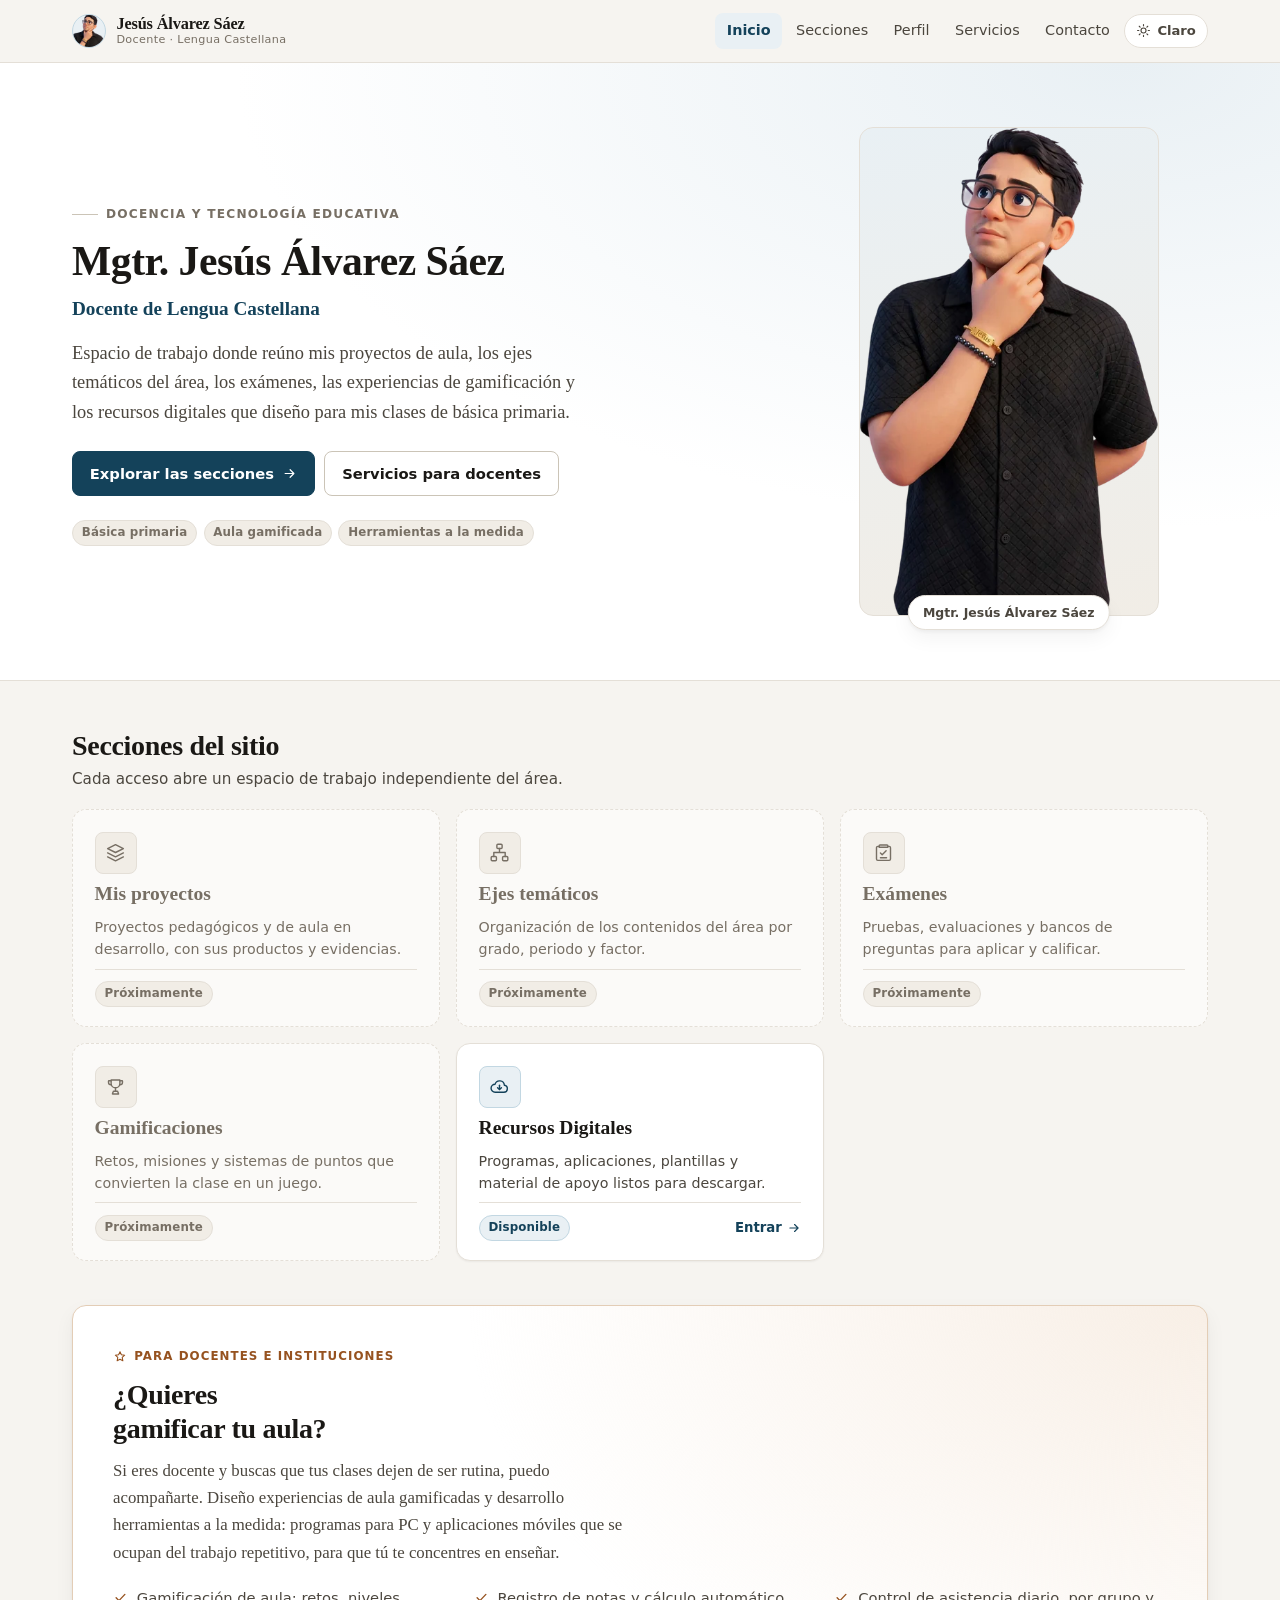
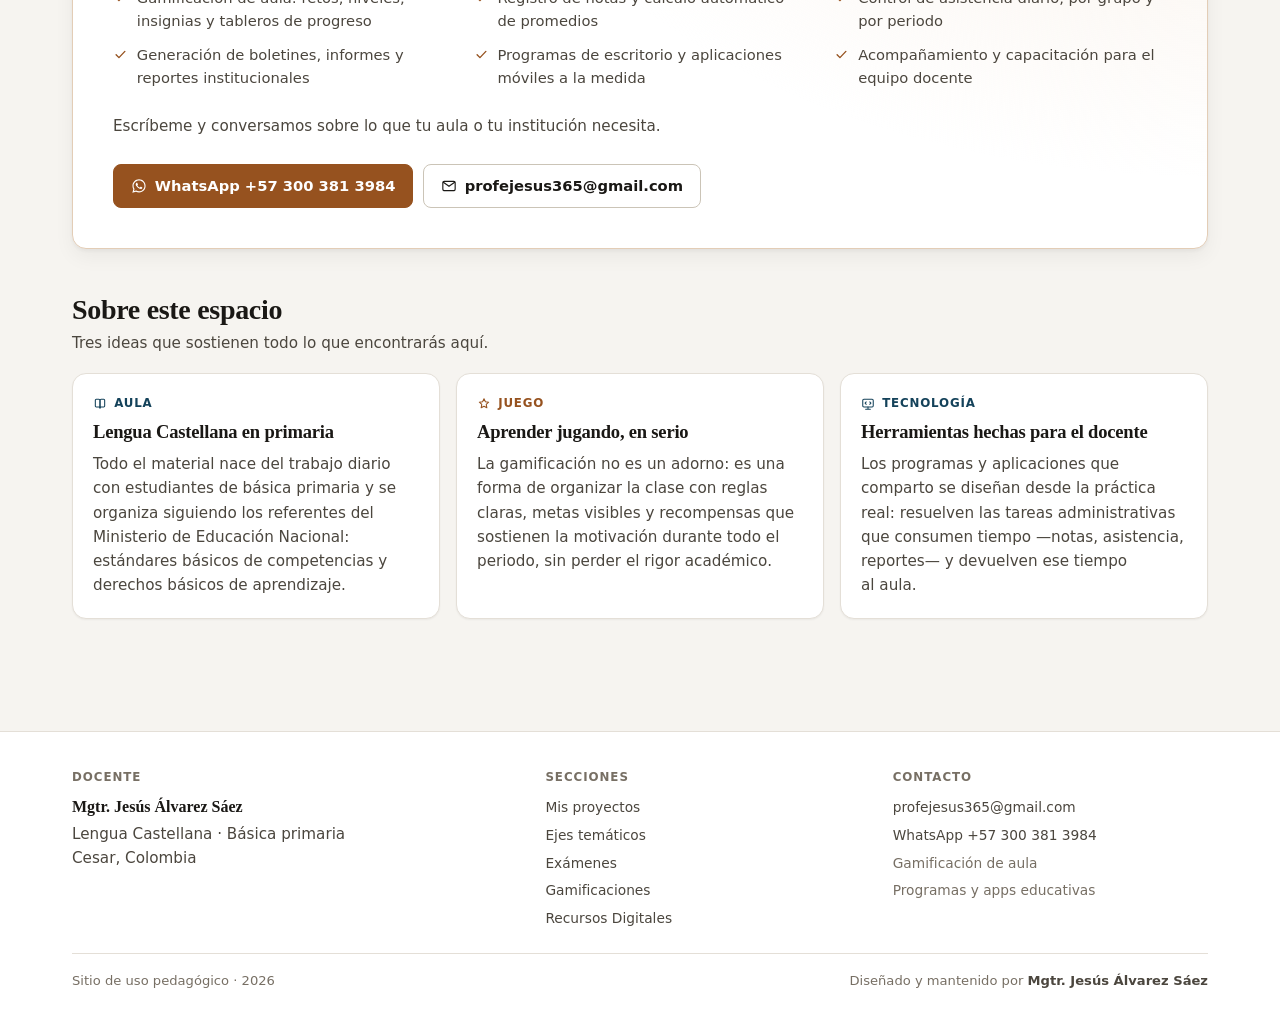
==== index.html @ 1c1e147d "Add files via upload" ====
<!doctype html>
<html lang="es-CO">
  <head>
    <meta charset="UTF-8" />
    <meta name="viewport" content="width=device-width, initial-scale=1.0" />
    <meta name="color-scheme" content="light dark" />
    <meta
      name="description"
      content="Sitio profesional del Mgtr. Jesús Álvarez Sáez, docente de Lengua Castellana. Proyectos, ejes temáticos, exámenes, gamificaciones y recursos digitales para el aula."
    />
    <meta name="author" content="Mgtr. Jesús Álvarez Sáez" />
    <link rel="icon" type="image/png" href="./img/avatar-64.png" />
    <title>Mgtr. Jesús Álvarez Sáez · Docente</title>

    <link rel="stylesheet" href="./estilos/base.css" />
    <link rel="stylesheet" href="./estilos/componentes.css" />

    <script>
      // Se aplica el tema antes de pintar para evitar el destello de color al cargar.
      ;(function () {
        try {
          var t = localStorage.getItem('tema')
          if (!t) t = matchMedia('(prefers-color-scheme: dark)').matches ? 'oscuro' : 'claro'
          document.documentElement.dataset.tema = t
        } catch (e) {
          document.documentElement.dataset.tema = 'claro'
        }
      })()
    </script>
  </head>

  <body>
    <a class="salto-contenido" href="#contenido">Saltar al contenido</a>

    <!-- ====================================================================
         Cabecera
         ==================================================================== -->
    <header class="cabecera">
      <div class="envoltura cabecera__interior">
        <a class="marca" href="#inicio" aria-label="Inicio">
          <picture>
            <source srcset="./img/avatar-retrato.webp" type="image/webp" />
            <img
              class="marca__sello"
              src="./img/avatar-retrato.png"
              alt=""
              width="34"
              height="34"
            />
          </picture>
          <span class="marca__texto">
            <span class="marca__titulo">Jesús Álvarez Sáez</span>
            <span class="marca__sede">Docente · Lengua Castellana</span>
          </span>
        </a>

        <nav class="nav" aria-label="Navegación principal">
          <a class="nav__enlace" href="#inicio">Inicio</a>
          <a class="nav__enlace" href="#secciones">Secciones</a>
          <a class="nav__enlace" href="#perfil">Perfil</a>
          <a class="nav__enlace" href="#servicios">Servicios</a>
          <a class="nav__enlace" href="#contacto">Contacto</a>
          <button
            class="interruptor-tema"
            id="interruptor-tema"
            type="button"
            aria-pressed="false"
            title="Cambiar de tema"
          >
            <span class="interruptor-tema__icono" id="icono-tema"></span>
            <span id="etiqueta-tema">Claro</span>
          </button>
        </nav>

        <div class="nav-movil">
          <button
            class="interruptor-tema"
            id="interruptor-tema-movil"
            type="button"
            aria-pressed="false"
            title="Cambiar de tema"
          >
            <span class="interruptor-tema__icono" id="icono-tema-movil"></span>
          </button>
          <button
            class="boton-icono"
            id="boton-menu"
            type="button"
            aria-expanded="false"
            aria-controls="menu-movil"
            aria-label="Abrir menú"
          >
            <svg
              width="20"
              height="20"
              viewBox="0 0 24 24"
              fill="none"
              stroke="currentColor"
              stroke-width="1.7"
              stroke-linecap="round"
              aria-hidden="true"
            >
              <path d="M4 7h16M4 12h16M4 17h16" />
            </svg>
          </button>
        </div>
      </div>

      <nav
        class="nav-desplegable"
        id="menu-movil"
        data-abierto="no"
        aria-label="Navegación principal"
      >
        <a class="nav__enlace" href="#inicio">Inicio</a>
        <a class="nav__enlace" href="#secciones">Secciones</a>
        <a class="nav__enlace" href="#perfil">Perfil</a>
        <a class="nav__enlace" href="#servicios">Servicios</a>
        <a class="nav__enlace" href="#contacto">Contacto</a>
      </nav>
    </header>

    <main id="contenido">
      <!-- ==================================================================
           Portada
           ================================================================== -->
      <section class="portada" id="inicio">
        <div class="envoltura portada__interior">
          <div>
            <p class="portada__antetitulo">Docencia y tecnología educativa</p>
            <h1>Mgtr. Jesús Álvarez Sáez</h1>
            <p class="portada__cargo">Docente de Lengua Castellana</p>
            <p class="portada__lema">
              Espacio de trabajo donde reúno mis proyectos de aula, los ejes temáticos del área,
              los exámenes, las experiencias de gamificación y los recursos digitales que diseño
              para mis clases de básica primaria.
            </p>

            <div class="portada__acciones">
              <a class="boton boton--principal" href="#secciones">
                Explorar las secciones
                <svg
                  width="15"
                  height="15"
                  viewBox="0 0 24 24"
                  fill="none"
                  stroke="currentColor"
                  stroke-width="1.9"
                  stroke-linecap="round"
                  stroke-linejoin="round"
                  aria-hidden="true"
                >
                  <path d="M5 12h14M13 6l6 6-6 6" />
                </svg>
              </a>
              <a class="boton boton--contorno" href="#servicios">Servicios para docentes</a>
            </div>

            <div class="portada__sello-lista">
              <span class="distintivo distintivo--neutro">Básica primaria</span>
              <span class="distintivo distintivo--neutro">Aula gamificada</span>
              <span class="distintivo distintivo--neutro">Herramientas a la medida</span>
            </div>
          </div>

          <figure class="portada__figura">
            <picture>
              <source srcset="./img/avatar-hero.webp" type="image/webp" />
              <img
                class="portada__avatar"
                src="./img/avatar-hero.png"
                alt="Avatar del Mgtr. Jesús Álvarez Sáez, docente de Lengua Castellana"
                width="300"
                height="489"
              />
            </picture>
            <figcaption class="portada__credencial">Mgtr. Jesús Álvarez Sáez</figcaption>
          </figure>
        </div>
      </section>

      <div class="envoltura pagina pila pila-xl">
        <!-- ================================================================
             Secciones — los cinco accesos.
             El destino de cada uno se define en enlaces.txt; mientras esté
             vacío la tarjeta se muestra como «Próximamente» y no navega.
             ================================================================ -->
        <section id="secciones" aria-labelledby="t-secciones">
          <div class="seccion__cabeza">
            <div>
              <h2 id="t-secciones">Secciones del sitio</h2>
              <p class="guia">
                Cada acceso abre un espacio de trabajo independiente del área.
              </p>
            </div>
          </div>

          <div class="rejilla rejilla--3">
            <!-- Mis proyectos -->
            <a class="acceso" data-enlace="proyectos" data-estado="pendiente">
              <span class="acceso__icono" aria-hidden="true">
                <svg
                  width="21"
                  height="21"
                  viewBox="0 0 24 24"
                  fill="none"
                  stroke="currentColor"
                  stroke-width="1.6"
                  stroke-linecap="round"
                  stroke-linejoin="round"
                >
                  <path d="M12 3 3 7.5l9 4.5 9-4.5L12 3Z" />
                  <path d="m3 12.5 9 4.5 9-4.5" />
                  <path d="m3 17 9 4.5 9-4.5" />
                </svg>
              </span>
              <span class="acceso__nombre">Mis proyectos</span>
              <span class="acceso__texto">
                Proyectos pedagógicos y de aula en desarrollo, con sus productos y evidencias.
              </span>
              <span class="acceso__pie">
                <span class="distintivo distintivo--neutro" data-etiqueta>Próximamente</span>
                <span class="acceso__ir">
                  Entrar
                  <svg
                    width="14"
                    height="14"
                    viewBox="0 0 24 24"
                    fill="none"
                    stroke="currentColor"
                    stroke-width="2"
                    stroke-linecap="round"
                    stroke-linejoin="round"
                    aria-hidden="true"
                  >
                    <path d="M5 12h14M13 6l6 6-6 6" />
                  </svg>
                </span>
              </span>
            </a>

            <!-- Ejes temáticos -->
            <a class="acceso" data-enlace="ejes" data-estado="pendiente">
              <span class="acceso__icono" aria-hidden="true">
                <svg
                  width="21"
                  height="21"
                  viewBox="0 0 24 24"
                  fill="none"
                  stroke="currentColor"
                  stroke-width="1.6"
                  stroke-linecap="round"
                  stroke-linejoin="round"
                >
                  <rect x="9" y="2.5" width="6" height="5" rx="1.2" />
                  <rect x="2.5" y="16.5" width="6" height="5" rx="1.2" />
                  <rect x="15.5" y="16.5" width="6" height="5" rx="1.2" />
                  <path d="M12 7.5v4.5M5.5 16.5V12h13v4.5" />
                </svg>
              </span>
              <span class="acceso__nombre">Ejes temáticos</span>
              <span class="acceso__texto">
                Organización de los contenidos del área por grado, periodo y factor.
              </span>
              <span class="acceso__pie">
                <span class="distintivo distintivo--neutro" data-etiqueta>Próximamente</span>
                <span class="acceso__ir">
                  Entrar
                  <svg
                    width="14"
                    height="14"
                    viewBox="0 0 24 24"
                    fill="none"
                    stroke="currentColor"
                    stroke-width="2"
                    stroke-linecap="round"
                    stroke-linejoin="round"
                    aria-hidden="true"
                  >
                    <path d="M5 12h14M13 6l6 6-6 6" />
                  </svg>
                </span>
              </span>
            </a>

            <!-- Exámenes -->
            <a class="acceso" data-enlace="examenes" data-estado="pendiente">
              <span class="acceso__icono" aria-hidden="true">
                <svg
                  width="21"
                  height="21"
                  viewBox="0 0 24 24"
                  fill="none"
                  stroke="currentColor"
                  stroke-width="1.6"
                  stroke-linecap="round"
                  stroke-linejoin="round"
                >
                  <path d="M8 3.5h8a1 1 0 0 1 1 1V6H7V4.5a1 1 0 0 1 1-1Z" />
                  <path d="M17 5h1.5a1.5 1.5 0 0 1 1.5 1.5v13A1.5 1.5 0 0 1 18.5 21h-13A1.5 1.5 0 0 1 4 19.5v-13A1.5 1.5 0 0 1 5.5 5H7" />
                  <path d="m8.5 12.5 2 2 4.5-4.5" />
                  <path d="M8.5 18h7" />
                </svg>
              </span>
              <span class="acceso__nombre">Exámenes</span>
              <span class="acceso__texto">
                Pruebas, evaluaciones y bancos de preguntas para aplicar y calificar.
              </span>
              <span class="acceso__pie">
                <span class="distintivo distintivo--neutro" data-etiqueta>Próximamente</span>
                <span class="acceso__ir">
                  Entrar
                  <svg
                    width="14"
                    height="14"
                    viewBox="0 0 24 24"
                    fill="none"
                    stroke="currentColor"
                    stroke-width="2"
                    stroke-linecap="round"
                    stroke-linejoin="round"
                    aria-hidden="true"
                  >
                    <path d="M5 12h14M13 6l6 6-6 6" />
                  </svg>
                </span>
              </span>
            </a>

            <!-- Gamificaciones -->
            <a class="acceso" data-enlace="gamificaciones" data-estado="pendiente">
              <span class="acceso__icono" aria-hidden="true">
                <svg
                  width="21"
                  height="21"
                  viewBox="0 0 24 24"
                  fill="none"
                  stroke="currentColor"
                  stroke-width="1.6"
                  stroke-linecap="round"
                  stroke-linejoin="round"
                >
                  <path d="M7 4.5h10v4a5 5 0 0 1-10 0v-4Z" />
                  <path d="M17 5.5h2.5a.5.5 0 0 1 .5.5v1a3 3 0 0 1-3 3" />
                  <path d="M7 5.5H4.5a.5.5 0 0 0-.5.5v1a3 3 0 0 0 3 3" />
                  <path d="M12 13.5V17" />
                  <path d="M8.5 20.5h7l-.7-2.2a1 1 0 0 0-.95-.8h-3.7a1 1 0 0 0-.95.8l-.7 2.2Z" />
                </svg>
              </span>
              <span class="acceso__nombre">Gamificaciones</span>
              <span class="acceso__texto">
                Retos, misiones y sistemas de puntos que convierten la clase en un juego.
              </span>
              <span class="acceso__pie">
                <span class="distintivo distintivo--neutro" data-etiqueta>Próximamente</span>
                <span class="acceso__ir">
                  Entrar
                  <svg
                    width="14"
                    height="14"
                    viewBox="0 0 24 24"
                    fill="none"
                    stroke="currentColor"
                    stroke-width="2"
                    stroke-linecap="round"
                    stroke-linejoin="round"
                    aria-hidden="true"
                  >
                    <path d="M5 12h14M13 6l6 6-6 6" />
                  </svg>
                </span>
              </span>
            </a>

            <!-- Recursos Digitales -->
            <a class="acceso" data-enlace="recursos" data-estado="pendiente">
              <span class="acceso__icono" aria-hidden="true">
                <svg
                  width="21"
                  height="21"
                  viewBox="0 0 24 24"
                  fill="none"
                  stroke="currentColor"
                  stroke-width="1.6"
                  stroke-linecap="round"
                  stroke-linejoin="round"
                >
                  <path d="M7 18.5h10a4 4 0 0 0 .6-7.95 5.5 5.5 0 0 0-10.7-1.2A3.75 3.75 0 0 0 7 18.5Z" />
                  <path d="M12 10.5v5" />
                  <path d="m9.8 13.3 2.2 2.2 2.2-2.2" />
                </svg>
              </span>
              <span class="acceso__nombre">Recursos Digitales</span>
              <span class="acceso__texto">
                Programas, aplicaciones, plantillas y material de apoyo listos para descargar.
              </span>
              <span class="acceso__pie">
                <span class="distintivo distintivo--neutro" data-etiqueta>Próximamente</span>
                <span class="acceso__ir">
                  Entrar
                  <svg
                    width="14"
                    height="14"
                    viewBox="0 0 24 24"
                    fill="none"
                    stroke="currentColor"
                    stroke-width="2"
                    stroke-linecap="round"
                    stroke-linejoin="round"
                    aria-hidden="true"
                  >
                    <path d="M5 12h14M13 6l6 6-6 6" />
                  </svg>
                </span>
              </span>
            </a>
          </div>
        </section>

        <!-- ================================================================
             Servicios — la invitación a contactar
             ================================================================ -->
        <section id="servicios" aria-labelledby="t-servicios">
          <div class="panel-servicios">
            <p class="panel-servicios__antetitulo">
              <svg
                width="14"
                height="14"
                viewBox="0 0 24 24"
                fill="none"
                stroke="currentColor"
                stroke-width="1.8"
                stroke-linecap="round"
                stroke-linejoin="round"
                aria-hidden="true"
              >
                <path d="M12 3l2.4 5.2 5.6.7-4.2 3.9 1.1 5.7L12 15.8 7.1 18.5l1.1-5.7L4 8.9l5.6-.7L12 3Z" />
              </svg>
              Para docentes e instituciones
            </p>

            <h2 id="t-servicios">¿Quieres gamificar tu aula?</h2>

            <p class="panel-servicios__texto">
              Si eres docente y buscas que tus clases dejen de ser rutina, puedo acompañarte.
              Diseño experiencias de aula gamificadas y desarrollo herramientas a la medida:
              programas para PC y aplicaciones móviles que se ocupan del trabajo repetitivo,
              para que tú te concentres en enseñar.
            </p>

            <ul class="panel-servicios__lista">
              <li>
                <svg
                  width="15"
                  height="15"
                  viewBox="0 0 24 24"
                  fill="none"
                  stroke="currentColor"
                  stroke-width="2.2"
                  stroke-linecap="round"
                  stroke-linejoin="round"
                  aria-hidden="true"
                >
                  <path d="m5 12.5 4.5 4.5L19 7" />
                </svg>
                Gamificación de aula: retos, niveles, insignias y tableros de progreso
              </li>
              <li>
                <svg
                  width="15"
                  height="15"
                  viewBox="0 0 24 24"
                  fill="none"
                  stroke="currentColor"
                  stroke-width="2.2"
                  stroke-linecap="round"
                  stroke-linejoin="round"
                  aria-hidden="true"
                >
                  <path d="m5 12.5 4.5 4.5L19 7" />
                </svg>
                Registro de notas y cálculo automático de promedios
              </li>
              <li>
                <svg
                  width="15"
                  height="15"
                  viewBox="0 0 24 24"
                  fill="none"
                  stroke="currentColor"
                  stroke-width="2.2"
                  stroke-linecap="round"
                  stroke-linejoin="round"
                  aria-hidden="true"
                >
                  <path d="m5 12.5 4.5 4.5L19 7" />
                </svg>
                Control de asistencia diario, por grupo y por periodo
              </li>
              <li>
                <svg
                  width="15"
                  height="15"
                  viewBox="0 0 24 24"
                  fill="none"
                  stroke="currentColor"
                  stroke-width="2.2"
                  stroke-linecap="round"
                  stroke-linejoin="round"
                  aria-hidden="true"
                >
                  <path d="m5 12.5 4.5 4.5L19 7" />
                </svg>
                Generación de boletines, informes y reportes institucionales
              </li>
              <li>
                <svg
                  width="15"
                  height="15"
                  viewBox="0 0 24 24"
                  fill="none"
                  stroke="currentColor"
                  stroke-width="2.2"
                  stroke-linecap="round"
                  stroke-linejoin="round"
                  aria-hidden="true"
                >
                  <path d="m5 12.5 4.5 4.5L19 7" />
                </svg>
                Programas de escritorio y aplicaciones móviles a la medida
              </li>
              <li>
                <svg
                  width="15"
                  height="15"
                  viewBox="0 0 24 24"
                  fill="none"
                  stroke="currentColor"
                  stroke-width="2.2"
                  stroke-linecap="round"
                  stroke-linejoin="round"
                  aria-hidden="true"
                >
                  <path d="m5 12.5 4.5 4.5L19 7" />
                </svg>
                Acompañamiento y capacitación para el equipo docente
              </li>
            </ul>

            <p class="guia" style="margin-top: 1.5rem">
              Escríbeme y conversamos sobre lo que tu aula o tu institución necesita.
            </p>

            <div class="panel-servicios__contacto" id="contacto">
              <a class="boton boton--wasap" href="https://wa.me/573003813984" target="_blank" rel="noopener noreferrer">
                <svg
                  width="16"
                  height="16"
                  viewBox="0 0 24 24"
                  fill="currentColor"
                  aria-hidden="true"
                >
                  <path
                    d="M12.04 2C6.6 2 2.2 6.4 2.2 11.84c0 1.74.46 3.44 1.32 4.94L2 22l5.36-1.4a9.8 9.8 0 0 0 4.68 1.2h.01c5.43 0 9.84-4.4 9.84-9.84C21.89 6.4 17.47 2 12.04 2Zm0 18.02h-.01a8.2 8.2 0 0 1-4.16-1.14l-.3-.18-3.1.81.83-3.02-.2-.31a8.13 8.13 0 0 1-1.25-4.34c0-4.51 3.68-8.18 8.2-8.18 2.19 0 4.24.85 5.79 2.4a8.12 8.12 0 0 1 2.4 5.79c0 4.51-3.68 8.17-8.2 8.17Zm4.5-6.12c-.25-.13-1.46-.72-1.68-.8-.23-.09-.39-.13-.56.12-.16.25-.64.8-.78.97-.14.16-.29.18-.53.06-.25-.12-1.04-.38-1.98-1.22-.73-.65-1.23-1.46-1.37-1.7-.14-.25-.02-.38.11-.5.11-.11.25-.29.37-.43.13-.15.17-.25.25-.41.09-.17.04-.31-.02-.43-.06-.13-.56-1.34-.76-1.84-.2-.48-.4-.42-.56-.43h-.48c-.16 0-.43.06-.65.31-.22.25-.85.83-.85 2.03s.87 2.35.99 2.51c.12.17 1.71 2.61 4.14 3.66.58.25 1.03.4 1.38.51.58.19 1.11.16 1.53.1.47-.07 1.46-.6 1.66-1.17.21-.58.21-1.07.14-1.17-.06-.11-.22-.17-.47-.29Z"
                  />
                </svg>
                WhatsApp +57 300 381 3984
              </a>
              <a class="boton boton--contorno" href="mailto:profejesus365@gmail.com">
                <svg
                  width="16"
                  height="16"
                  viewBox="0 0 24 24"
                  fill="none"
                  stroke="currentColor"
                  stroke-width="1.7"
                  stroke-linecap="round"
                  stroke-linejoin="round"
                  aria-hidden="true"
                >
                  <rect x="2.75" y="5" width="18.5" height="14" rx="2" />
                  <path d="m3.5 6.5 8.5 6 8.5-6" />
                </svg>
                profejesus365@gmail.com
              </a>
            </div>
          </div>
        </section>

        <!-- ================================================================
             Perfil
             ================================================================ -->
        <section id="perfil" aria-labelledby="t-perfil">
          <div class="seccion__cabeza">
            <div>
              <h2 id="t-perfil">Sobre este espacio</h2>
              <p class="guia">Tres ideas que sostienen todo lo que encontrarás aquí.</p>
            </div>
          </div>

          <div class="rejilla rejilla--3">
            <article class="tarjeta nota">
              <p class="nota__sello">
                <svg
                  width="14"
                  height="14"
                  viewBox="0 0 24 24"
                  fill="none"
                  stroke="currentColor"
                  stroke-width="1.8"
                  stroke-linecap="round"
                  stroke-linejoin="round"
                  aria-hidden="true"
                >
                  <path d="M4 5.5A1.5 1.5 0 0 1 5.5 4H10a2 2 0 0 1 2 2v13a2 2 0 0 0-2-2H5.5A1.5 1.5 0 0 1 4 15.5v-10Z" />
                  <path d="M20 5.5A1.5 1.5 0 0 0 18.5 4H14a2 2 0 0 0-2 2v13a2 2 0 0 1 2-2h4.5a1.5 1.5 0 0 0 1.5-1.5v-10Z" />
                </svg>
                Aula
              </p>
              <h3>Lengua Castellana en primaria</h3>
              <p class="guia">
                Todo el material nace del trabajo diario con estudiantes de básica primaria y se
                organiza siguiendo los referentes del Ministerio de Educación Nacional: estándares
                básicos de competencias y derechos básicos de aprendizaje.
              </p>
            </article>

            <article class="tarjeta nota">
              <p class="nota__sello" style="color: var(--acento)">
                <svg
                  width="14"
                  height="14"
                  viewBox="0 0 24 24"
                  fill="none"
                  stroke="currentColor"
                  stroke-width="1.8"
                  stroke-linecap="round"
                  stroke-linejoin="round"
                  aria-hidden="true"
                >
                  <path d="M12 3l2.4 5.2 5.6.7-4.2 3.9 1.1 5.7L12 15.8 7.1 18.5l1.1-5.7L4 8.9l5.6-.7L12 3Z" />
                </svg>
                Juego
              </p>
              <h3>Aprender jugando, en serio</h3>
              <p class="guia">
                La gamificación no es un adorno: es una forma de organizar la clase con reglas
                claras, metas visibles y recompensas que sostienen la motivación durante todo el
                periodo, sin perder el rigor académico.
              </p>
            </article>

            <article class="tarjeta nota">
              <p class="nota__sello">
                <svg
                  width="14"
                  height="14"
                  viewBox="0 0 24 24"
                  fill="none"
                  stroke="currentColor"
                  stroke-width="1.8"
                  stroke-linecap="round"
                  stroke-linejoin="round"
                  aria-hidden="true"
                >
                  <rect x="3" y="4" width="18" height="13" rx="2" />
                  <path d="M8 21h8M12 17v4" />
                  <path d="m9 8.5-2 2 2 2M15 8.5l2 2-2 2" />
                </svg>
                Tecnología
              </p>
              <h3>Herramientas hechas para el docente</h3>
              <p class="guia">
                Los programas y aplicaciones que comparto se diseñan desde la práctica real:
                resuelven las tareas administrativas que consumen tiempo —notas, asistencia,
                reportes— y devuelven ese tiempo al aula.
              </p>
            </article>
          </div>
        </section>
      </div>
    </main>

    <!-- ====================================================================
         Pie
         ==================================================================== -->
    <footer class="pie">
      <div class="envoltura">
        <div class="pie__interior">
          <div>
            <p class="pie__titulo">Docente</p>
            <p class="pie__nombre">Mgtr. Jesús Álvarez Sáez</p>
            <p class="guia" style="margin-top: 0.25rem">
              Lengua Castellana · Básica primaria<br />
              Cesar, Colombia
            </p>
          </div>

          <nav aria-label="Secciones">
            <p class="pie__titulo">Secciones</p>
            <ul class="pie__lista">
              <li><a data-enlace-pie="proyectos" href="#secciones">Mis proyectos</a></li>
              <li><a data-enlace-pie="ejes" href="#secciones">Ejes temáticos</a></li>
              <li><a data-enlace-pie="examenes" href="#secciones">Exámenes</a></li>
              <li><a data-enlace-pie="gamificaciones" href="#secciones">Gamificaciones</a></li>
              <li><a data-enlace-pie="recursos" href="#secciones">Recursos Digitales</a></li>
            </ul>
          </nav>

          <div>
            <p class="pie__titulo">Contacto</p>
            <ul class="pie__lista">
              <li><a href="mailto:profejesus365@gmail.com">profejesus365@gmail.com</a></li>
              <li>
                <a href="https://wa.me/573003813984" target="_blank" rel="noopener noreferrer">
                  WhatsApp +57 300 381 3984
                </a>
              </li>
              <li><span>Gamificación de aula</span></li>
              <li><span>Programas y apps educativas</span></li>
            </ul>
          </div>
        </div>

        <div class="pie__credito">
          <p>Sitio de uso pedagógico · <span id="anio">2026</span></p>
          <p>Diseñado y mantenido por <strong>Mgtr. Jesús Álvarez Sáez</strong></p>
        </div>
      </div>
    </footer>

    <!-- Respaldo de enlaces para cuando la página se abre con doble clic -->
    <script src="./enlaces.js"></script>
    <script src="./js/comun.js"></script>
    <script src="./js/principal.js"></script>
  </body>
</html>
---- estilos/base.css ----
/* ==========================================================================
   BASE — variables de diseño, reinicio y tipografía
   Sitio profesional · Mgtr. Jesús Álvarez Sáez
   ==========================================================================

   Las dos paletas se definen por separado: el modo oscuro no invierte el claro,
   sino que reconstruye la escala con sus propios valores de luminancia para
   mantener el contraste AA en texto y en bordes.

   Tipografía: pareja serif + sans del sistema. Sin fuentes remotas, para que la
   página cargue igual de rápido con o sin conexión.
   ========================================================================== */

:root {
  /* --- Superficies y texto (modo claro) --- */
  --fondo: #f6f4f0;
  --fondo-velo: rgba(246, 244, 240, 0.86);
  --superficie: #ffffff;
  --superficie-2: #fbfaf8;
  --superficie-3: #f1ede6;
  --borde: #e4dfd7;
  --borde-fuerte: #cbc4b7;
  --texto: #1a1815;
  --texto-2: #4b463e;
  --texto-3: #776f64;

  /* --- Color institucional y acento --- */
  --marca: #14425a;
  --marca-viva: #1b587a;
  --marca-suave: #e9f0f4;
  --marca-borde: #c2d7e2;
  --acento: #96521f;
  --acento-suave: #f8efe6;
  --acento-borde: #e3cdb6;

  /* --- Semánticos --- */
  --exito: #2f6b45;
  --exito-suave: #e8f2ec;
  --aviso: #8a5a12;
  --aviso-suave: #fbf1de;
  --sombra-1: 0 1px 2px rgba(26, 24, 21, 0.05);
  --sombra-2: 0 2px 4px rgba(26, 24, 21, 0.05), 0 8px 20px rgba(26, 24, 21, 0.05);
  --sombra-3: 0 4px 10px rgba(26, 24, 21, 0.07), 0 18px 40px rgba(26, 24, 21, 0.08);

  /* --- Tipografía --- */
  --serif: Georgia, "Iowan Old Style", "Palatino Linotype", "Times New Roman", serif;
  --sans: system-ui, -apple-system, "Segoe UI", Roboto, "Helvetica Neue", Arial, sans-serif;
  --mono: ui-monospace, "Cascadia Mono", "Segoe UI Mono", Consolas, monospace;

  /* --- Métrica --- */
  --radio-s: 4px;
  --radio: 8px;
  --radio-l: 14px;
  --ancho: 1200px;
  --ancho-lectura: 74ch;
  --transicion: 160ms cubic-bezier(0.2, 0, 0.2, 1);
}

:root[data-tema='oscuro'] {
  --fondo: #121517;
  --fondo-velo: rgba(18, 21, 23, 0.86);
  --superficie: #191d20;
  --superficie-2: #1f2428;
  --superficie-3: #262c31;
  --borde: #2d3438;
  --borde-fuerte: #414a50;
  --texto: #eae7e2;
  --texto-2: #bab4ab;
  --texto-3: #8d867d;

  --marca: #74b4d1;
  --marca-viva: #92c9e3;
  --marca-suave: #16313d;
  --marca-borde: #27505f;
  --acento: #d99c62;
  --acento-suave: #2f2419;
  --acento-borde: #55402c;

  --exito: #74c295;
  --exito-suave: #1a2c22;
  --aviso: #d9b06a;
  --aviso-suave: #2e2718;
  --sombra-1: 0 1px 2px rgba(0, 0, 0, 0.4);
  --sombra-2: 0 2px 4px rgba(0, 0, 0, 0.35), 0 8px 20px rgba(0, 0, 0, 0.3);
  --sombra-3: 0 4px 10px rgba(0, 0, 0, 0.4), 0 18px 40px rgba(0, 0, 0, 0.4);
}

/* --------------------------------------------------------------------------
   Reinicio
   -------------------------------------------------------------------------- */
*,
*::before,
*::after {
  box-sizing: border-box;
}

* {
  margin: 0;
}

html {
  -webkit-text-size-adjust: 100%;
  scroll-behavior: smooth;
  /* La cabecera fija no debe tapar el título de la sección a la que se salta. */
  scroll-padding-top: 78px;
}

body {
  background: var(--fondo);
  color: var(--texto);
  font-family: var(--sans);
  font-size: 16px;
  line-height: 1.6;
  min-height: 100vh;
  -webkit-font-smoothing: antialiased;
  text-rendering: optimizeLegibility;
}

img,
picture,
svg {
  display: block;
  max-width: 100%;
}

/* El navegador oculta [hidden] con `display: none`, pero cualquier clase que
   fije su propio `display` gana por especificidad. Esta regla devuelve al
   atributo la última palabra, que es de lo que dependen los filtros. */
[hidden] {
  display: none !important;
}

button,
input,
select,
textarea {
  font: inherit;
  color: inherit;
}

ul,
ol {
  padding-left: 1.25rem;
}

a {
  color: var(--marca);
  text-underline-offset: 3px;
  text-decoration-thickness: 1px;
}

a:hover {
  color: var(--marca-viva);
}

/* --------------------------------------------------------------------------
   Accesibilidad
   -------------------------------------------------------------------------- */
:focus-visible {
  outline: 2px solid var(--marca);
  outline-offset: 2px;
  border-radius: 3px;
}

.salto-contenido {
  position: absolute;
  left: -9999px;
  top: 0;
  z-index: 100;
  background: var(--marca);
  color: #fff;
  padding: 0.7rem 1.2rem;
  border-radius: 0 0 var(--radio) 0;
  font-weight: 600;
}

.salto-contenido:focus {
  left: 0;
}

.solo-lectores {
  position: absolute;
  width: 1px;
  height: 1px;
  padding: 0;
  overflow: hidden;
  clip: rect(0, 0, 0, 0);
  white-space: nowrap;
  border: 0;
}

@media (prefers-reduced-motion: reduce) {
  html {
    scroll-behavior: auto;
  }
  *,
  *::before,
  *::after {
    animation-duration: 0.01ms !important;
    animation-iteration-count: 1 !important;
    transition-duration: 0.01ms !important;
  }
}

/* --------------------------------------------------------------------------
   Tipografía
   -------------------------------------------------------------------------- */
h1,
h2,
h3,
h4 {
  font-family: var(--serif);
  font-weight: 600;
  line-height: 1.22;
  letter-spacing: -0.011em;
  color: var(--texto);
  text-wrap: balance;
}

h1 {
  font-size: clamp(1.75rem, 1.2rem + 2.1vw, 2.6rem);
}
h2 {
  font-size: clamp(1.35rem, 1.1rem + 1.1vw, 1.75rem);
}
h3 {
  font-size: 1.16rem;
}
h4 {
  font-size: 1rem;
}

p {
  text-wrap: pretty;
}

.sup {
  font-family: var(--sans);
  font-size: 0.72rem;
  font-weight: 650;
  letter-spacing: 0.09em;
  text-transform: uppercase;
  color: var(--texto-3);
}

.guia {
  color: var(--texto-2);
  font-size: 0.95rem;
}

.destacado {
  font-family: var(--serif);
  font-size: 1.09rem;
  line-height: 1.62;
  color: var(--texto-2);
}

/* --------------------------------------------------------------------------
   Estructura general
   -------------------------------------------------------------------------- */
.envoltura {
  width: 100%;
  max-width: var(--ancho);
  margin-inline: auto;
  padding-inline: clamp(1rem, 4vw, 2rem);
}

.pagina {
  padding-block: clamp(1.75rem, 4vw, 3rem) 4rem;
  min-height: 60vh;
}

.pila {
  display: flex;
  flex-direction: column;
}
.pila-s > * + * {
  margin-top: 0.5rem;
}
.pila-m > * + * {
  margin-top: 1rem;
}
.pila-l > * + * {
  margin-top: 1.75rem;
}
.pila-xl > * + * {
  margin-top: 2.75rem;
}

.fila {
  display: flex;
  align-items: center;
  gap: 0.6rem;
  flex-wrap: wrap;
}

/* --------------------------------------------------------------------------
   Animaciones discretas
   -------------------------------------------------------------------------- */
@keyframes aparecer {
  from {
    opacity: 0;
    transform: translateY(7px);
  }
  to {
    opacity: 1;
    transform: none;
  }
}

.aparece {
  animation: aparecer 320ms cubic-bezier(0.2, 0, 0.2, 1) both;
}

@keyframes latir {
  0%,
  100% {
    opacity: 0.55;
  }
  50% {
    opacity: 1;
  }
}
---- estilos/componentes.css ----
/* ==========================================================================
   COMPONENTES — interfaz de pantalla
   Sitio profesional · Mgtr. Jesús Álvarez Sáez
   ========================================================================== */

/* --------------------------------------------------------------------------
   Encabezado y navegación
   -------------------------------------------------------------------------- */
.cabecera {
  position: sticky;
  top: 0;
  z-index: 40;
  background: var(--fondo-velo);
  backdrop-filter: saturate(1.5) blur(10px);
  border-bottom: 1px solid var(--borde);
}

.cabecera__interior {
  display: flex;
  align-items: center;
  gap: 1rem;
  min-height: 62px;
}

.marca {
  display: flex;
  align-items: center;
  gap: 0.65rem;
  text-decoration: none;
  color: inherit;
  padding: 0.25rem;
  margin: -0.25rem;
  border-radius: var(--radio);
}

.marca__sello {
  width: 34px;
  height: 34px;
  border-radius: 50%;
  object-fit: cover;
  background: var(--marca-suave);
  border: 1px solid var(--marca-borde);
  flex: none;
}

.marca__texto {
  display: flex;
  flex-direction: column;
  line-height: 1.15;
}

.marca__titulo {
  font-family: var(--serif);
  font-size: 1.02rem;
  font-weight: 600;
  letter-spacing: -0.01em;
}

.marca__sede {
  font-size: 0.7rem;
  color: var(--texto-3);
  letter-spacing: 0.03em;
}

.nav {
  display: flex;
  align-items: center;
  gap: 0.15rem;
  margin-left: auto;
}

.nav__enlace {
  padding: 0.42rem 0.72rem;
  border-radius: var(--radio);
  text-decoration: none;
  color: var(--texto-2);
  font-size: 0.9rem;
  font-weight: 500;
  transition: background var(--transicion), color var(--transicion);
  white-space: nowrap;
}

.nav__enlace:hover {
  background: var(--superficie-3);
  color: var(--texto);
}

.nav__enlace[aria-current='page'] {
  color: var(--marca);
  background: var(--marca-suave);
  font-weight: 600;
}

.interruptor-tema {
  display: inline-flex;
  align-items: center;
  gap: 0.4rem;
  background: var(--superficie);
  border: 1px solid var(--borde);
  color: var(--texto-2);
  border-radius: 999px;
  padding: 0.34rem 0.7rem;
  cursor: pointer;
  font-size: 0.82rem;
  font-weight: 550;
  transition: border-color var(--transicion), background var(--transicion),
    color var(--transicion);
}

.interruptor-tema:hover {
  border-color: var(--borde-fuerte);
  color: var(--texto);
}

.interruptor-tema__icono {
  display: inline-flex;
  line-height: 1;
}

/* Menú compacto en móvil */
.nav-movil {
  display: none;
}

.nav-desplegable {
  display: none;
}

@media (max-width: 900px) {
  .nav {
    display: none;
  }
  .nav-movil {
    display: flex;
    margin-left: auto;
    gap: 0.4rem;
  }
  .nav-desplegable[data-abierto='si'] {
    display: grid;
    border-top: 1px solid var(--borde);
    background: var(--superficie);
    padding: 0.5rem clamp(1rem, 4vw, 2rem) 0.8rem;
    gap: 0.15rem;
  }
  .nav-desplegable .nav__enlace {
    padding: 0.6rem 0.75rem;
  }
  .marca__sede {
    display: none;
  }
}

.boton-icono {
  display: inline-flex;
  align-items: center;
  justify-content: center;
  width: 36px;
  height: 36px;
  border-radius: var(--radio);
  border: 1px solid var(--borde);
  background: var(--superficie);
  color: var(--texto-2);
  cursor: pointer;
  transition: border-color var(--transicion), color var(--transicion);
}

.boton-icono:hover {
  border-color: var(--borde-fuerte);
  color: var(--texto);
}

/* --------------------------------------------------------------------------
   Botones
   -------------------------------------------------------------------------- */
.boton {
  display: inline-flex;
  align-items: center;
  justify-content: center;
  gap: 0.5rem;
  padding: 0.6rem 1.05rem;
  border-radius: var(--radio);
  border: 1px solid transparent;
  font-size: 0.92rem;
  font-weight: 600;
  cursor: pointer;
  text-decoration: none;
  transition: background var(--transicion), border-color var(--transicion),
    color var(--transicion), transform var(--transicion);
}

.boton:active {
  transform: translateY(1px);
}

.boton--principal {
  background: var(--marca);
  color: #fff;
  border-color: var(--marca);
}

:root[data-tema='oscuro'] .boton--principal {
  color: #0d1417;
}

.boton--principal:hover {
  background: var(--marca-viva);
  border-color: var(--marca-viva);
  color: #fff;
}

:root[data-tema='oscuro'] .boton--principal:hover {
  color: #0d1417;
}

.boton--contorno {
  background: var(--superficie);
  border-color: var(--borde-fuerte);
  color: var(--texto);
}

.boton--contorno:hover {
  border-color: var(--marca);
  color: var(--marca);
}

.boton--sutil {
  background: transparent;
  border-color: transparent;
  color: var(--texto-2);
  padding-inline: 0.6rem;
}

.boton--sutil:hover {
  background: var(--superficie-3);
  color: var(--texto);
}

.boton--pequeno {
  padding: 0.38rem 0.72rem;
  font-size: 0.84rem;
}

/* --------------------------------------------------------------------------
   Distintivos
   -------------------------------------------------------------------------- */
.distintivo {
  display: inline-flex;
  align-items: center;
  gap: 0.32rem;
  padding: 0.16rem 0.55rem;
  border-radius: 999px;
  font-size: 0.74rem;
  font-weight: 600;
  letter-spacing: 0.01em;
  border: 1px solid transparent;
  white-space: nowrap;
}

.distintivo--neutro {
  background: var(--superficie-3);
  color: var(--texto-3);
  border-color: var(--borde);
}

.distintivo--marca {
  background: var(--marca-suave);
  color: var(--marca);
  border-color: var(--marca-borde);
}

.distintivo--acento {
  background: var(--acento-suave);
  color: var(--acento);
  border-color: var(--acento-borde);
}

/* --------------------------------------------------------------------------
   Tarjetas y rejillas
   -------------------------------------------------------------------------- */
.tarjeta {
  background: var(--superficie);
  border: 1px solid var(--borde);
  border-radius: var(--radio-l);
  padding: 1.25rem;
  box-shadow: var(--sombra-1);
}

.rejilla {
  display: grid;
  gap: 1rem;
}

.rejilla--2 {
  grid-template-columns: repeat(auto-fit, minmax(min(100%, 280px), 1fr));
}

.rejilla--3 {
  grid-template-columns: repeat(auto-fit, minmax(min(100%, 290px), 1fr));
}

.rejilla--4 {
  grid-template-columns: repeat(auto-fit, minmax(min(100%, 190px), 1fr));
}

/* --------------------------------------------------------------------------
   Portada
   -------------------------------------------------------------------------- */
.portada {
  border-bottom: 1px solid var(--borde);
  background:
    radial-gradient(120% 130% at 88% 0%, var(--marca-suave) 0%, transparent 58%),
    var(--superficie);
}

.portada__interior {
  display: grid;
  grid-template-columns: minmax(0, 1.55fr) minmax(0, 0.9fr);
  gap: clamp(1.5rem, 4vw, 3.5rem);
  align-items: center;
  padding-block: clamp(2.25rem, 5vw, 4rem);
}

.portada__antetitulo {
  display: inline-flex;
  align-items: center;
  gap: 0.5rem;
  color: var(--texto-3);
  font-size: 0.76rem;
  font-weight: 650;
  letter-spacing: 0.1em;
  text-transform: uppercase;
}

.portada__antetitulo::before {
  content: '';
  width: 26px;
  height: 1px;
  background: var(--borde-fuerte);
}

.portada h1 {
  margin-block: 0.7rem 0.5rem;
}

.portada__cargo {
  font-family: var(--serif);
  font-size: clamp(1.02rem, 0.95rem + 0.35vw, 1.2rem);
  color: var(--marca);
  font-weight: 600;
  margin-bottom: 0.85rem;
}

.portada__lema {
  font-family: var(--serif);
  font-size: clamp(1rem, 0.94rem + 0.3vw, 1.15rem);
  line-height: 1.6;
  color: var(--texto-2);
  max-width: 56ch;
}

.portada__acciones {
  display: flex;
  gap: 0.6rem;
  flex-wrap: wrap;
  margin-top: 1.5rem;
}

.portada__sello-lista {
  display: flex;
  flex-wrap: wrap;
  gap: 0.4rem;
  margin-top: 1.5rem;
}

.portada__figura {
  position: relative;
  justify-self: center;
  width: min(100%, 300px);
  margin: 0;
}

.portada__avatar {
  width: 100%;
  border-radius: var(--radio-l);
  background: linear-gradient(170deg, var(--marca-suave), var(--superficie-3));
  border: 1px solid var(--borde);
  animation: aparecer 600ms cubic-bezier(0.2, 0, 0.2, 1) both;
}

.portada__credencial {
  position: absolute;
  left: 50%;
  bottom: -14px;
  transform: translateX(-50%);
  background: var(--superficie);
  border: 1px solid var(--borde);
  box-shadow: var(--sombra-2);
  border-radius: 999px;
  padding: 0.4rem 0.9rem;
  font-size: 0.78rem;
  font-weight: 600;
  color: var(--texto-2);
  white-space: nowrap;
}

@media (max-width: 880px) {
  .portada__interior {
    grid-template-columns: 1fr;
  }
  .portada__figura {
    order: -1;
    width: min(100%, 210px);
  }
}

/* --------------------------------------------------------------------------
   Cabeza de sección
   -------------------------------------------------------------------------- */
.seccion__cabeza {
  display: flex;
  align-items: flex-end;
  justify-content: space-between;
  gap: 1rem;
  flex-wrap: wrap;
  margin-bottom: 1.1rem;
}

.seccion__cabeza h2 {
  margin-bottom: 0.25rem;
}

/* --------------------------------------------------------------------------
   Accesos principales — las cinco secciones del sitio
   -------------------------------------------------------------------------- */
.acceso {
  position: relative;
  display: flex;
  flex-direction: column;
  gap: 0.55rem;
  padding: 1.35rem 1.35rem 1.2rem;
  background: var(--superficie);
  border: 1px solid var(--borde);
  border-radius: var(--radio-l);
  box-shadow: var(--sombra-1);
  text-decoration: none;
  color: inherit;
  transition: border-color var(--transicion), box-shadow var(--transicion),
    transform var(--transicion);
}

.acceso::before {
  content: '';
  position: absolute;
  inset: 0 auto 0 0;
  width: 3px;
  border-radius: var(--radio-l) 0 0 var(--radio-l);
  background: var(--marca);
  opacity: 0;
  transition: opacity var(--transicion);
}

.acceso__icono {
  display: inline-flex;
  align-items: center;
  justify-content: center;
  width: 42px;
  height: 42px;
  border-radius: var(--radio);
  background: var(--marca-suave);
  border: 1px solid var(--marca-borde);
  color: var(--marca);
  flex: none;
}

.acceso__nombre {
  font-family: var(--serif);
  font-size: 1.22rem;
  font-weight: 600;
  line-height: 1.25;
}

.acceso__texto {
  font-size: 0.89rem;
  color: var(--texto-2);
  line-height: 1.55;
}

.acceso__pie {
  display: flex;
  align-items: center;
  justify-content: space-between;
  gap: 0.6rem;
  margin-top: auto;
  padding-top: 0.7rem;
  border-top: 1px solid var(--borde);
}

.acceso__ir {
  display: inline-flex;
  align-items: center;
  gap: 0.35rem;
  font-size: 0.83rem;
  font-weight: 600;
  color: var(--marca);
}

.acceso__ir svg {
  transition: transform var(--transicion);
}

/* --- Estado activo: el enlace ya está configurado en enlaces.txt --- */
.acceso[data-estado='activo']:hover {
  border-color: var(--borde-fuerte);
  box-shadow: var(--sombra-2);
  transform: translateY(-2px);
}

.acceso[data-estado='activo']:hover::before {
  opacity: 1;
}

.acceso[data-estado='activo']:hover .acceso__ir svg {
  transform: translateX(3px);
}

/* --- Estado pendiente: aún sin enlace, no navega a ninguna parte --- */
.acceso[data-estado='pendiente'] {
  cursor: default;
  background: var(--superficie-2);
  border-style: dashed;
  box-shadow: none;
}

.acceso[data-estado='pendiente'] .acceso__icono {
  background: var(--superficie-3);
  border-color: var(--borde);
  color: var(--texto-3);
}

.acceso[data-estado='pendiente'] .acceso__nombre,
.acceso[data-estado='pendiente'] .acceso__texto {
  color: var(--texto-3);
}

.acceso[data-estado='pendiente'] .acceso__ir {
  display: none;
}

/* --------------------------------------------------------------------------
   Panel de servicios — la invitación a contactar
   -------------------------------------------------------------------------- */
.panel-servicios {
  position: relative;
  overflow: hidden;
  border: 1px solid var(--acento-borde);
  border-radius: var(--radio-l);
  background:
    radial-gradient(105% 140% at 100% 0%, var(--acento-suave) 0%, transparent 62%),
    var(--superficie);
  box-shadow: var(--sombra-2);
  padding: clamp(1.5rem, 3.5vw, 2.5rem);
}

.panel-servicios__antetitulo {
  display: inline-flex;
  align-items: center;
  gap: 0.45rem;
  color: var(--acento);
  font-size: 0.74rem;
  font-weight: 700;
  letter-spacing: 0.09em;
  text-transform: uppercase;
  margin-bottom: 0.7rem;
}

.panel-servicios h2 {
  max-width: 22ch;
}

.panel-servicios__texto {
  font-family: var(--serif);
  font-size: 1.05rem;
  line-height: 1.62;
  color: var(--texto-2);
  max-width: 62ch;
  margin-top: 0.7rem;
}

.panel-servicios__lista {
  list-style: none;
  padding: 0;
  margin: 1.25rem 0 0;
  display: grid;
  /* Seis puntos: en pantalla ancha caben en dos filas de tres, sin huérfanos. */
  grid-template-columns: repeat(auto-fit, minmax(min(100%, 300px), 1fr));
  gap: 0.6rem 1.75rem;
}

.panel-servicios__lista li {
  display: flex;
  align-items: flex-start;
  gap: 0.55rem;
  font-size: 0.92rem;
  color: var(--texto-2);
}

.panel-servicios__lista svg {
  flex: none;
  margin-top: 0.28rem;
  color: var(--acento);
}

.panel-servicios__contacto {
  display: flex;
  flex-wrap: wrap;
  gap: 0.6rem;
  margin-top: 1.6rem;
}

.boton--wasap {
  background: var(--acento);
  border-color: var(--acento);
  color: #fff;
}

:root[data-tema='oscuro'] .boton--wasap {
  color: #1f1509;
}

.boton--wasap:hover {
  background: #a85d24;
  border-color: #a85d24;
  color: #fff;
}

:root[data-tema='oscuro'] .boton--wasap:hover {
  background: #e6ac74;
  border-color: #e6ac74;
  color: #1f1509;
}

/* --------------------------------------------------------------------------
   Perfil — tres notas breves sobre el trabajo del docente
   -------------------------------------------------------------------------- */
.nota {
  display: flex;
  flex-direction: column;
  gap: 0.5rem;
}

.nota__sello {
  display: inline-flex;
  align-items: center;
  gap: 0.45rem;
  font-size: 0.74rem;
  font-weight: 700;
  letter-spacing: 0.07em;
  text-transform: uppercase;
  color: var(--marca);
}

/* --------------------------------------------------------------------------
   Pie de página
   -------------------------------------------------------------------------- */
.pie {
  border-top: 1px solid var(--borde);
  background: var(--superficie);
  margin-top: 3rem;
}

.pie__interior {
  display: grid;
  grid-template-columns: minmax(0, 1.4fr) repeat(2, minmax(0, 1fr));
  gap: 2rem;
  padding-block: 2.25rem 1.5rem;
}

.pie__titulo {
  font-size: 0.74rem;
  font-weight: 700;
  letter-spacing: 0.08em;
  text-transform: uppercase;
  color: var(--texto-3);
  margin-bottom: 0.6rem;
}

.pie__nombre {
  font-family: var(--serif);
  font-weight: 600;
  line-height: 1.35;
}

.pie__lista {
  list-style: none;
  padding: 0;
  margin: 0;
  display: grid;
  gap: 0.35rem;
  font-size: 0.86rem;
}

.pie__lista a {
  color: var(--texto-2);
  text-decoration: none;
}

.pie__lista a:hover {
  color: var(--marca);
  text-decoration: underline;
}

.pie__lista li span {
  color: var(--texto-3);
}

.pie__credito {
  border-top: 1px solid var(--borde);
  padding-block: 1rem 1.5rem;
  display: flex;
  justify-content: space-between;
  gap: 1rem;
  flex-wrap: wrap;
  font-size: 0.82rem;
  color: var(--texto-3);
}

.pie__credito strong {
  color: var(--texto-2);
  font-weight: 650;
}

@media (max-width: 760px) {
  .pie__interior {
    grid-template-columns: 1fr;
    gap: 1.5rem;
  }
}
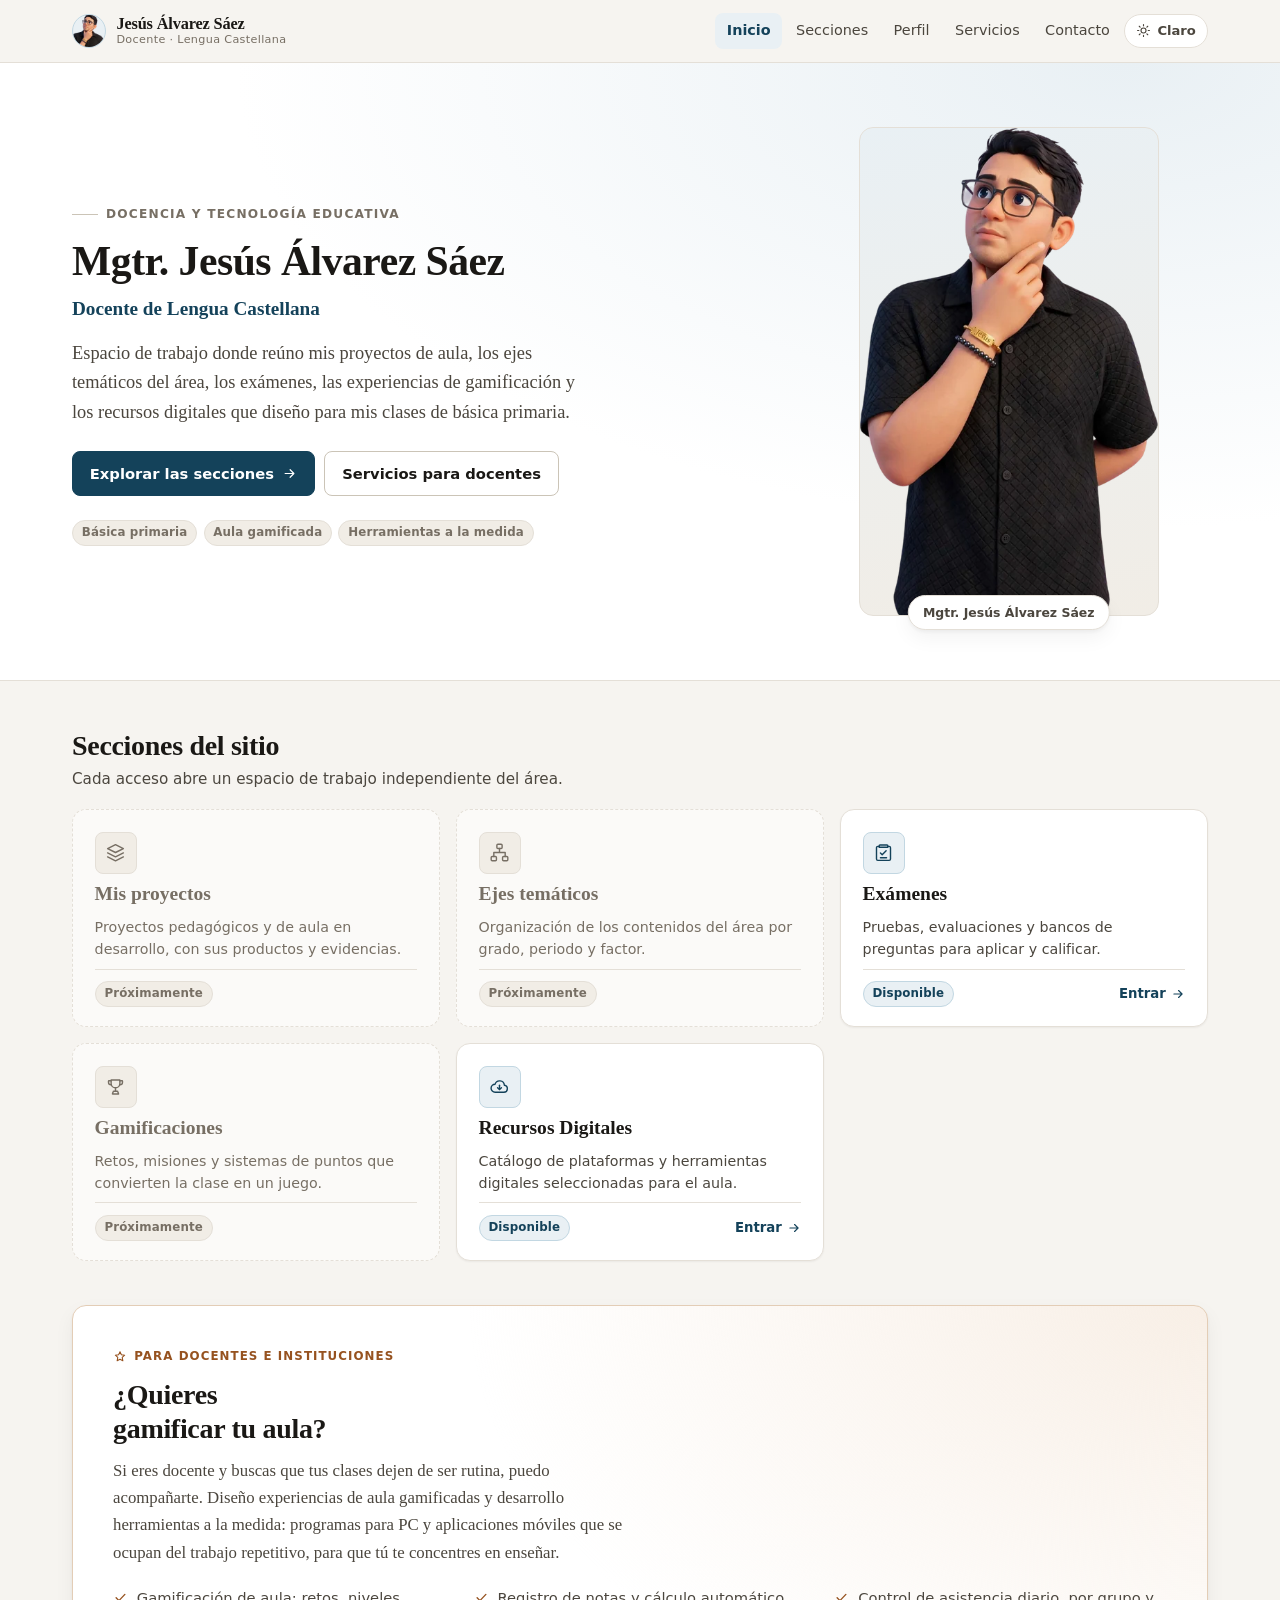
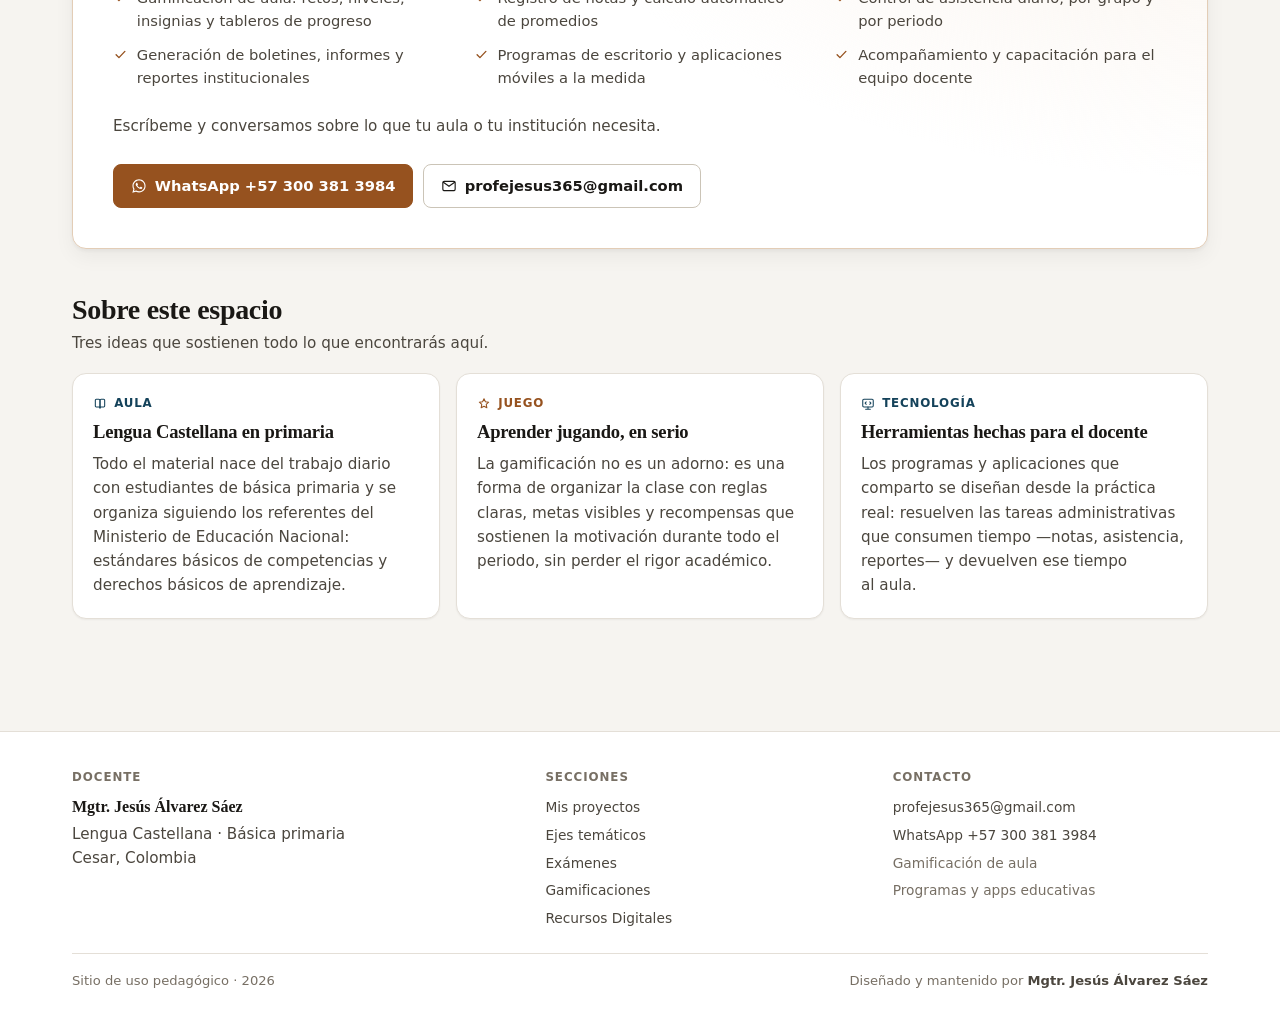
==== commit 6f148787: "Add files via upload" ====
--- a/index.html
+++ b/index.html
@@ -392,7 +392,7 @@
               </span>
               <span class="acceso__nombre">Recursos Digitales</span>
               <span class="acceso__texto">
-                Programas, aplicaciones, plantillas y material de apoyo listos para descargar.
+                Catálogo de plataformas y herramientas digitales seleccionadas para el aula.
               </span>
               <span class="acceso__pie">
                 <span class="distintivo distintivo--neutro" data-etiqueta>Próximamente</span>
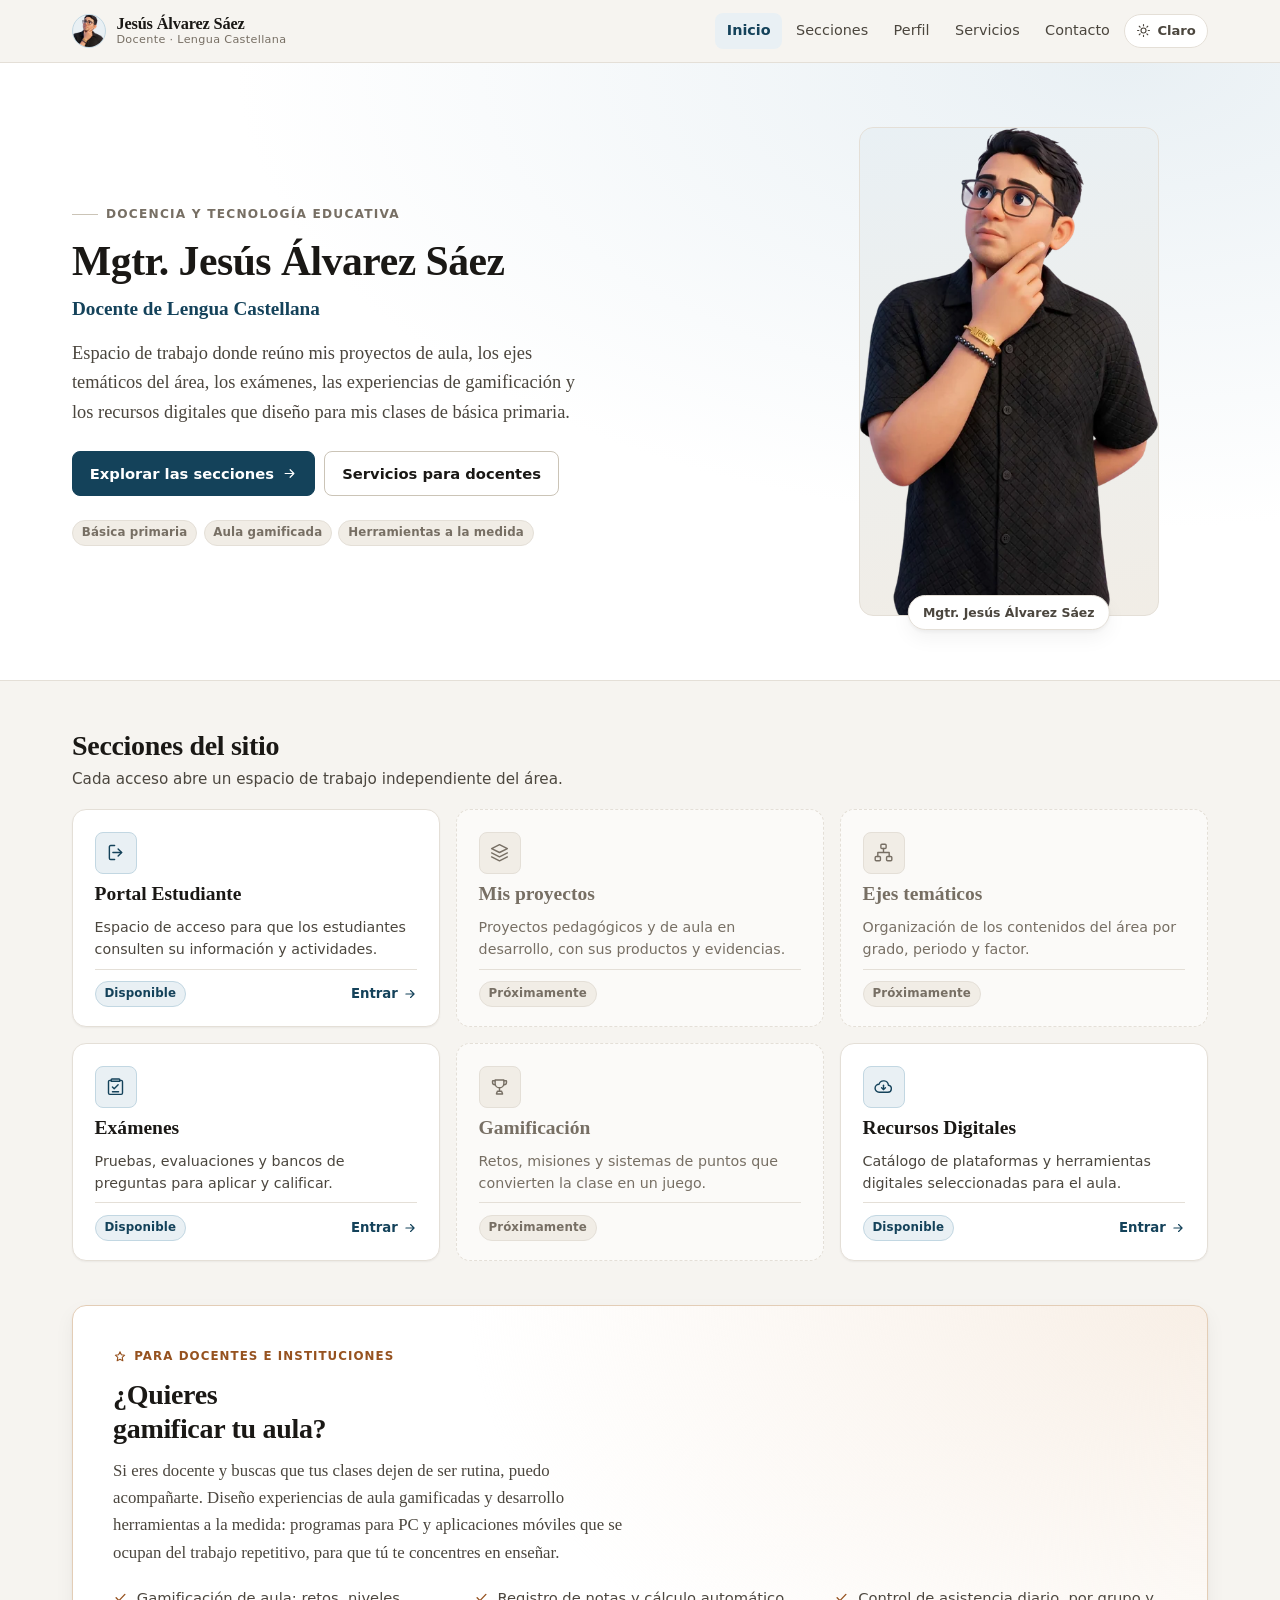
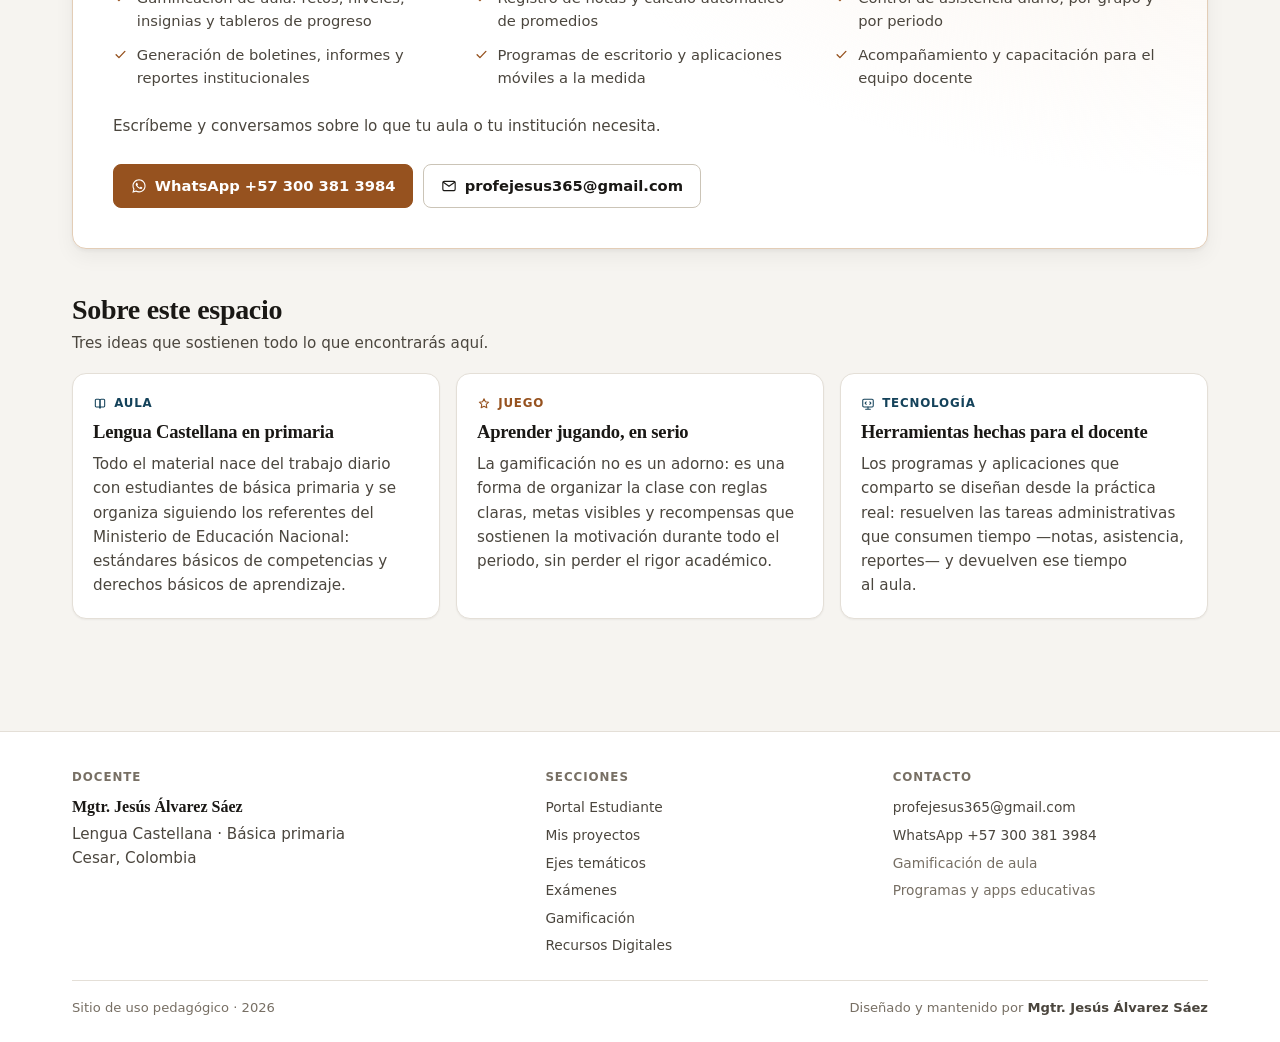
==== commit 5b7eeeda: "Add files via upload" ====
--- a/index.html
+++ b/index.html
@@ -6,7 +6,7 @@
     <meta name="color-scheme" content="light dark" />
     <meta
       name="description"
-      content="Sitio profesional del Mgtr. Jesús Álvarez Sáez, docente de Lengua Castellana. Proyectos, ejes temáticos, exámenes, gamificaciones y recursos digitales para el aula."
+      content="Sitio profesional del Mgtr. Jesús Álvarez Sáez, docente de Lengua Castellana. Portal del estudiante, proyectos, ejes temáticos, exámenes, gamificación y recursos digitales para el aula."
     />
     <meta name="author" content="Mgtr. Jesús Álvarez Sáez" />
     <link rel="icon" type="image/png" href="./img/avatar-64.png" />
@@ -196,8 +196,8 @@
           </div>
 
           <div class="rejilla rejilla--3">
-            <!-- Mis proyectos -->
-            <a class="acceso" data-enlace="proyectos" data-estado="pendiente">
+            <!-- Portal Estudiante -->
+            <a class="acceso" data-enlace="portal" data-estado="pendiente">
               <span class="acceso__icono" aria-hidden="true">
                 <svg
                   width="21"
@@ -209,14 +209,14 @@
                   stroke-linecap="round"
                   stroke-linejoin="round"
                 >
-                  <path d="M12 3 3 7.5l9 4.5 9-4.5L12 3Z" />
-                  <path d="m3 12.5 9 4.5 9-4.5" />
-                  <path d="m3 17 9 4.5 9-4.5" />
-                </svg>
-              </span>
-              <span class="acceso__nombre">Mis proyectos</span>
+                  <path d="M11 4H6.5A1.5 1.5 0 0 0 5 5.5v13A1.5 1.5 0 0 0 6.5 20H11" />
+                  <path d="M15 8l4 4-4 4" />
+                  <path d="M19 12H9" />
+                </svg>
+              </span>
+              <span class="acceso__nombre">Portal Estudiante</span>
               <span class="acceso__texto">
-                Proyectos pedagógicos y de aula en desarrollo, con sus productos y evidencias.
+                Espacio de acceso para que los estudiantes consulten su información y actividades.
               </span>
               <span class="acceso__pie">
                 <span class="distintivo distintivo--neutro" data-etiqueta>Próximamente</span>
@@ -239,8 +239,8 @@
               </span>
             </a>
 
-            <!-- Ejes temáticos -->
-            <a class="acceso" data-enlace="ejes" data-estado="pendiente">
+            <!-- Mis proyectos -->
+            <a class="acceso" data-enlace="proyectos" data-estado="pendiente">
               <span class="acceso__icono" aria-hidden="true">
                 <svg
                   width="21"
@@ -252,15 +252,14 @@
                   stroke-linecap="round"
                   stroke-linejoin="round"
                 >
-                  <rect x="9" y="2.5" width="6" height="5" rx="1.2" />
-                  <rect x="2.5" y="16.5" width="6" height="5" rx="1.2" />
-                  <rect x="15.5" y="16.5" width="6" height="5" rx="1.2" />
-                  <path d="M12 7.5v4.5M5.5 16.5V12h13v4.5" />
-                </svg>
-              </span>
-              <span class="acceso__nombre">Ejes temáticos</span>
+                  <path d="M12 3 3 7.5l9 4.5 9-4.5L12 3Z" />
+                  <path d="m3 12.5 9 4.5 9-4.5" />
+                  <path d="m3 17 9 4.5 9-4.5" />
+                </svg>
+              </span>
+              <span class="acceso__nombre">Mis proyectos</span>
               <span class="acceso__texto">
-                Organización de los contenidos del área por grado, periodo y factor.
+                Proyectos pedagógicos y de aula en desarrollo, con sus productos y evidencias.
               </span>
               <span class="acceso__pie">
                 <span class="distintivo distintivo--neutro" data-etiqueta>Próximamente</span>
@@ -283,8 +282,8 @@
               </span>
             </a>
 
-            <!-- Exámenes -->
-            <a class="acceso" data-enlace="examenes" data-estado="pendiente">
+            <!-- Ejes temáticos -->
+            <a class="acceso" data-enlace="ejes" data-estado="pendiente">
               <span class="acceso__icono" aria-hidden="true">
                 <svg
                   width="21"
@@ -296,15 +295,15 @@
                   stroke-linecap="round"
                   stroke-linejoin="round"
                 >
-                  <path d="M8 3.5h8a1 1 0 0 1 1 1V6H7V4.5a1 1 0 0 1 1-1Z" />
-                  <path d="M17 5h1.5a1.5 1.5 0 0 1 1.5 1.5v13A1.5 1.5 0 0 1 18.5 21h-13A1.5 1.5 0 0 1 4 19.5v-13A1.5 1.5 0 0 1 5.5 5H7" />
-                  <path d="m8.5 12.5 2 2 4.5-4.5" />
-                  <path d="M8.5 18h7" />
-                </svg>
-              </span>
-              <span class="acceso__nombre">Exámenes</span>
+                  <rect x="9" y="2.5" width="6" height="5" rx="1.2" />
+                  <rect x="2.5" y="16.5" width="6" height="5" rx="1.2" />
+                  <rect x="15.5" y="16.5" width="6" height="5" rx="1.2" />
+                  <path d="M12 7.5v4.5M5.5 16.5V12h13v4.5" />
+                </svg>
+              </span>
+              <span class="acceso__nombre">Ejes temáticos</span>
               <span class="acceso__texto">
-                Pruebas, evaluaciones y bancos de preguntas para aplicar y calificar.
+                Organización de los contenidos del área por grado, periodo y factor.
               </span>
               <span class="acceso__pie">
                 <span class="distintivo distintivo--neutro" data-etiqueta>Próximamente</span>
@@ -327,7 +326,51 @@
               </span>
             </a>
 
-            <!-- Gamificaciones -->
+            <!-- Exámenes -->
+            <a class="acceso" data-enlace="examenes" data-estado="pendiente">
+              <span class="acceso__icono" aria-hidden="true">
+                <svg
+                  width="21"
+                  height="21"
+                  viewBox="0 0 24 24"
+                  fill="none"
+                  stroke="currentColor"
+                  stroke-width="1.6"
+                  stroke-linecap="round"
+                  stroke-linejoin="round"
+                >
+                  <path d="M8 3.5h8a1 1 0 0 1 1 1V6H7V4.5a1 1 0 0 1 1-1Z" />
+                  <path d="M17 5h1.5a1.5 1.5 0 0 1 1.5 1.5v13A1.5 1.5 0 0 1 18.5 21h-13A1.5 1.5 0 0 1 4 19.5v-13A1.5 1.5 0 0 1 5.5 5H7" />
+                  <path d="m8.5 12.5 2 2 4.5-4.5" />
+                  <path d="M8.5 18h7" />
+                </svg>
+              </span>
+              <span class="acceso__nombre">Exámenes</span>
+              <span class="acceso__texto">
+                Pruebas, evaluaciones y bancos de preguntas para aplicar y calificar.
+              </span>
+              <span class="acceso__pie">
+                <span class="distintivo distintivo--neutro" data-etiqueta>Próximamente</span>
+                <span class="acceso__ir">
+                  Entrar
+                  <svg
+                    width="14"
+                    height="14"
+                    viewBox="0 0 24 24"
+                    fill="none"
+                    stroke="currentColor"
+                    stroke-width="2"
+                    stroke-linecap="round"
+                    stroke-linejoin="round"
+                    aria-hidden="true"
+                  >
+                    <path d="M5 12h14M13 6l6 6-6 6" />
+                  </svg>
+                </span>
+              </span>
+            </a>
+
+            <!-- Gamificación -->
             <a class="acceso" data-enlace="gamificaciones" data-estado="pendiente">
               <span class="acceso__icono" aria-hidden="true">
                 <svg
@@ -347,7 +390,7 @@
                   <path d="M8.5 20.5h7l-.7-2.2a1 1 0 0 0-.95-.8h-3.7a1 1 0 0 0-.95.8l-.7 2.2Z" />
                 </svg>
               </span>
-              <span class="acceso__nombre">Gamificaciones</span>
+              <span class="acceso__nombre">Gamificación</span>
               <span class="acceso__texto">
                 Retos, misiones y sistemas de puntos que convierten la clase en un juego.
               </span>
@@ -699,10 +742,11 @@
           <nav aria-label="Secciones">
             <p class="pie__titulo">Secciones</p>
             <ul class="pie__lista">
+              <li><a data-enlace-pie="portal" href="#secciones">Portal Estudiante</a></li>
               <li><a data-enlace-pie="proyectos" href="#secciones">Mis proyectos</a></li>
               <li><a data-enlace-pie="ejes" href="#secciones">Ejes temáticos</a></li>
               <li><a data-enlace-pie="examenes" href="#secciones">Exámenes</a></li>
-              <li><a data-enlace-pie="gamificaciones" href="#secciones">Gamificaciones</a></li>
+              <li><a data-enlace-pie="gamificaciones" href="#secciones">Gamificación</a></li>
               <li><a data-enlace-pie="recursos" href="#secciones">Recursos Digitales</a></li>
             </ul>
           </nav>
--- a/estilos/componentes.css
+++ b/estilos/componentes.css
@@ -430,7 +430,7 @@
 }
 
 /* --------------------------------------------------------------------------
-   Accesos principales — las cinco secciones del sitio
+   Accesos principales — las seis secciones del sitio
    -------------------------------------------------------------------------- */
 .acceso {
   position: relative;
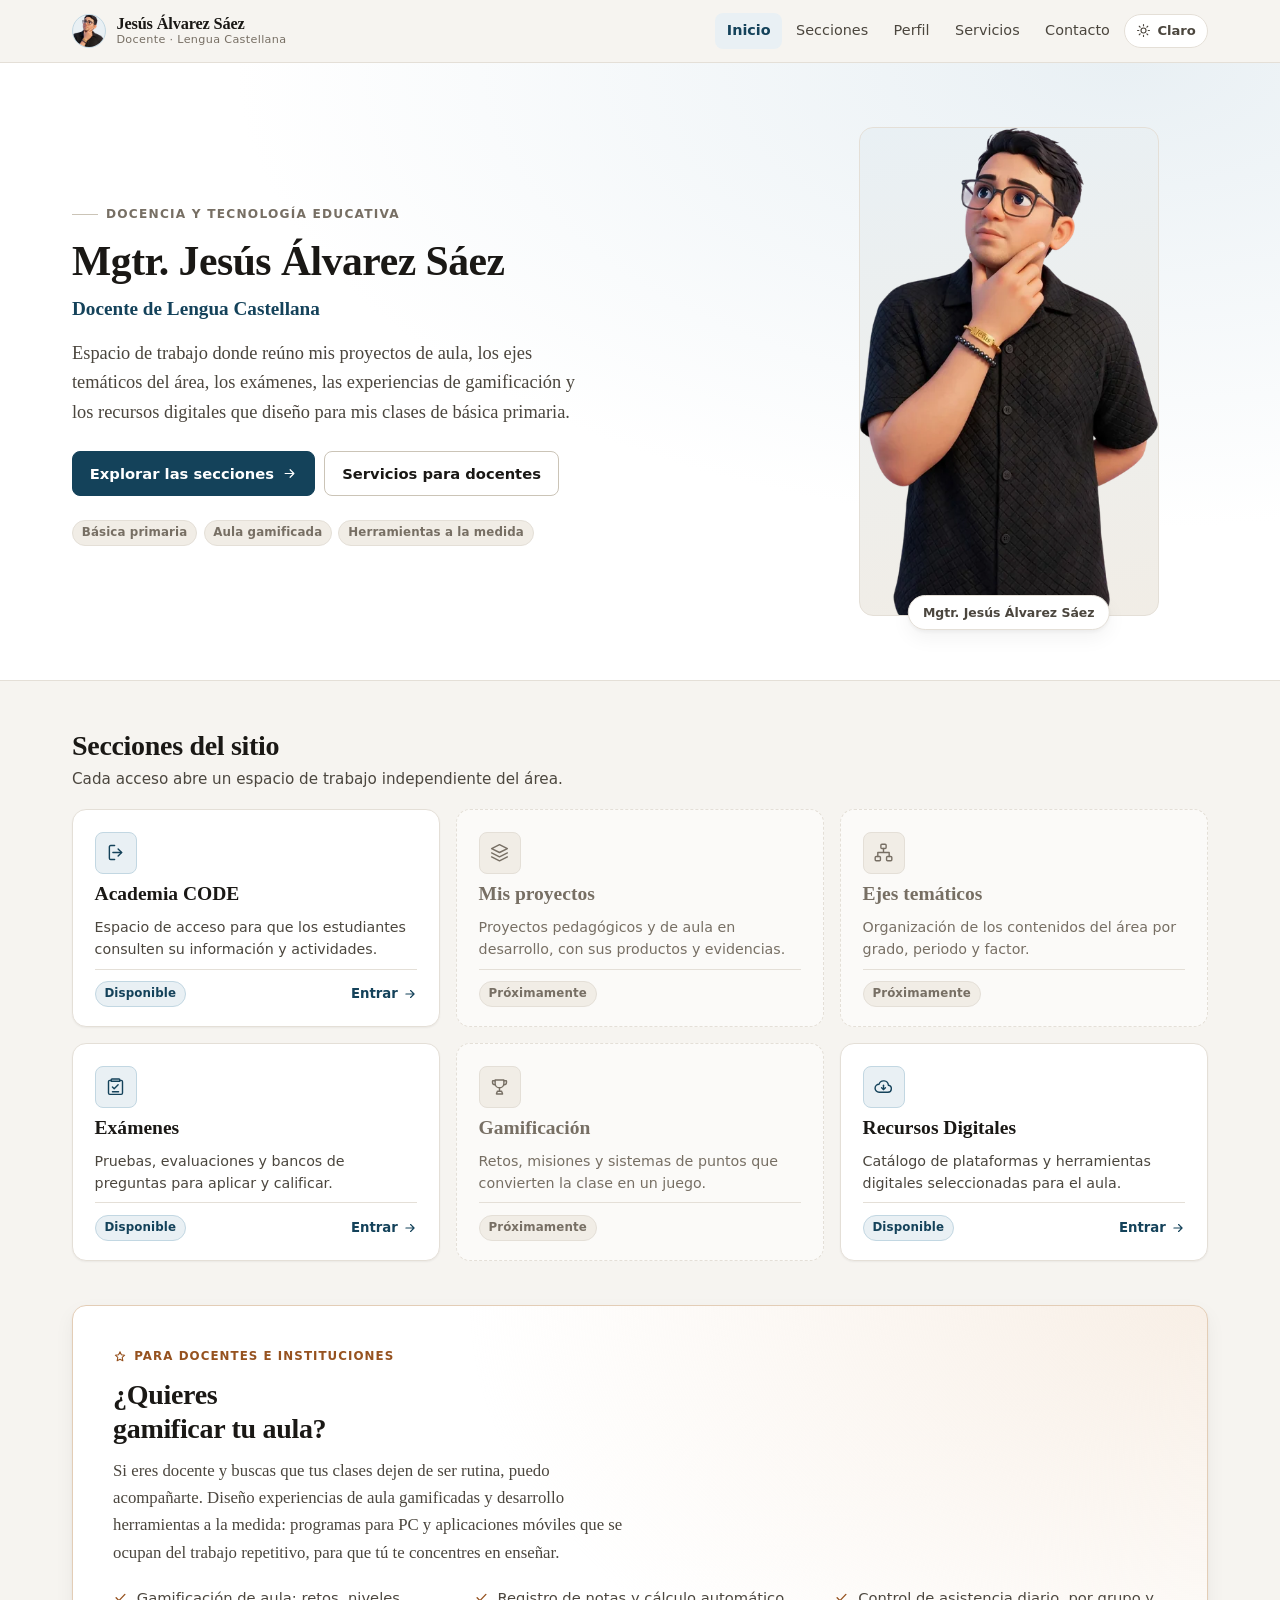
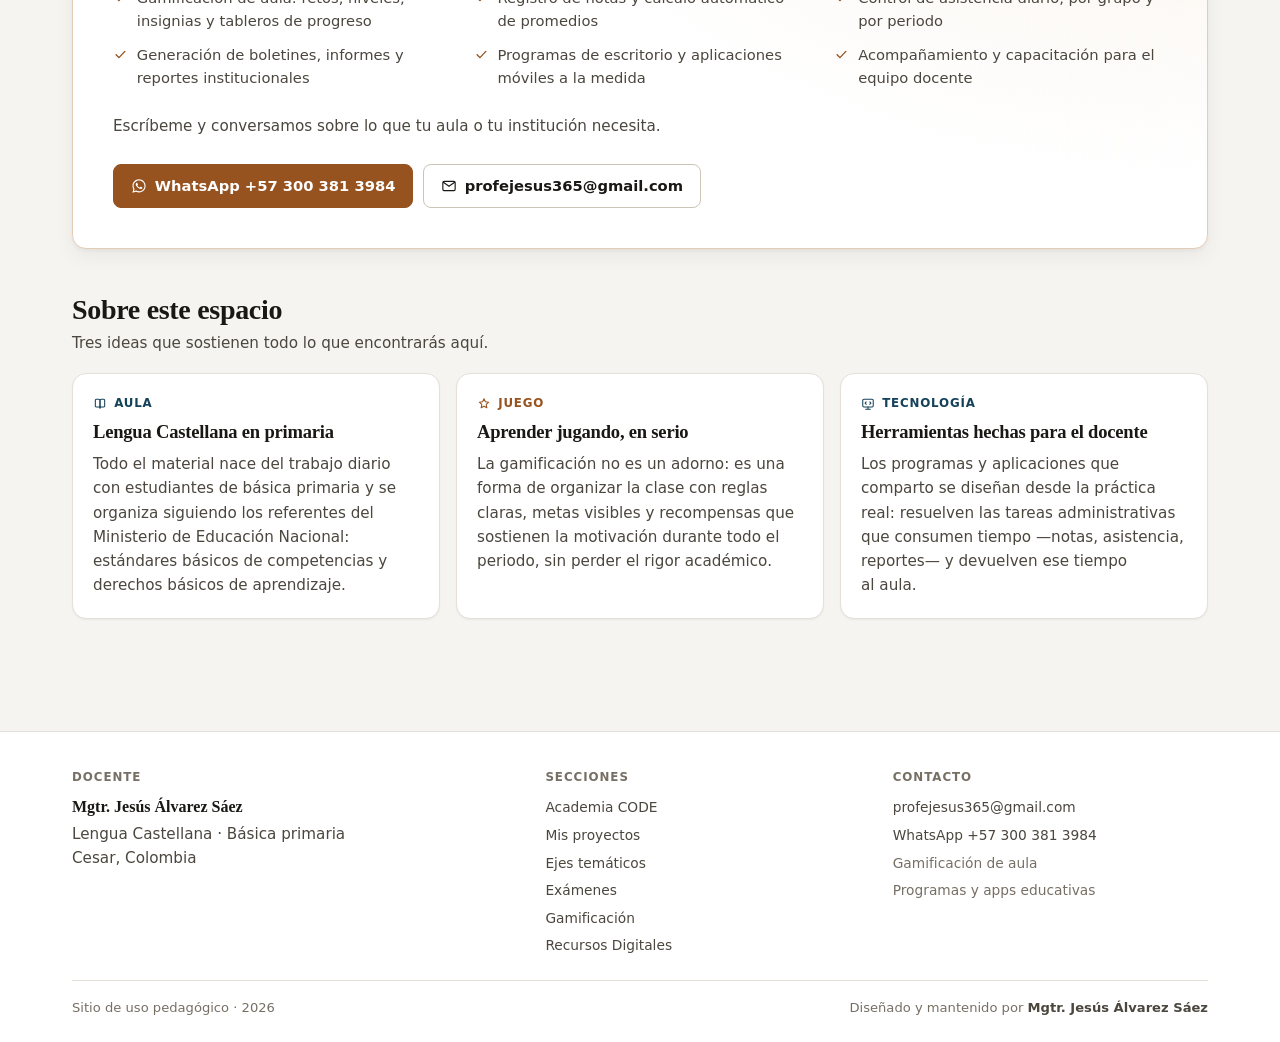
==== commit 82885fd2: "Add files via upload" ====
--- a/index.html
+++ b/index.html
@@ -6,7 +6,7 @@
     <meta name="color-scheme" content="light dark" />
     <meta
       name="description"
-      content="Sitio profesional del Mgtr. Jesús Álvarez Sáez, docente de Lengua Castellana. Portal del estudiante, proyectos, ejes temáticos, exámenes, gamificación y recursos digitales para el aula."
+      content="Sitio profesional del Mgtr. Jesús Álvarez Sáez, docente de Lengua Castellana. Academia CODE, proyectos, ejes temáticos, exámenes, gamificación y recursos digitales para el aula."
     />
     <meta name="author" content="Mgtr. Jesús Álvarez Sáez" />
     <link rel="icon" type="image/png" href="./img/avatar-64.png" />
@@ -196,7 +196,7 @@
           </div>
 
           <div class="rejilla rejilla--3">
-            <!-- Portal Estudiante -->
+            <!-- Academia CODE -->
             <a class="acceso" data-enlace="portal" data-estado="pendiente">
               <span class="acceso__icono" aria-hidden="true">
                 <svg
@@ -214,7 +214,7 @@
                   <path d="M19 12H9" />
                 </svg>
               </span>
-              <span class="acceso__nombre">Portal Estudiante</span>
+              <span class="acceso__nombre">Academia CODE</span>
               <span class="acceso__texto">
                 Espacio de acceso para que los estudiantes consulten su información y actividades.
               </span>
@@ -742,7 +742,7 @@
           <nav aria-label="Secciones">
             <p class="pie__titulo">Secciones</p>
             <ul class="pie__lista">
-              <li><a data-enlace-pie="portal" href="#secciones">Portal Estudiante</a></li>
+              <li><a data-enlace-pie="portal" href="#secciones">Academia CODE</a></li>
               <li><a data-enlace-pie="proyectos" href="#secciones">Mis proyectos</a></li>
               <li><a data-enlace-pie="ejes" href="#secciones">Ejes temáticos</a></li>
               <li><a data-enlace-pie="examenes" href="#secciones">Exámenes</a></li>
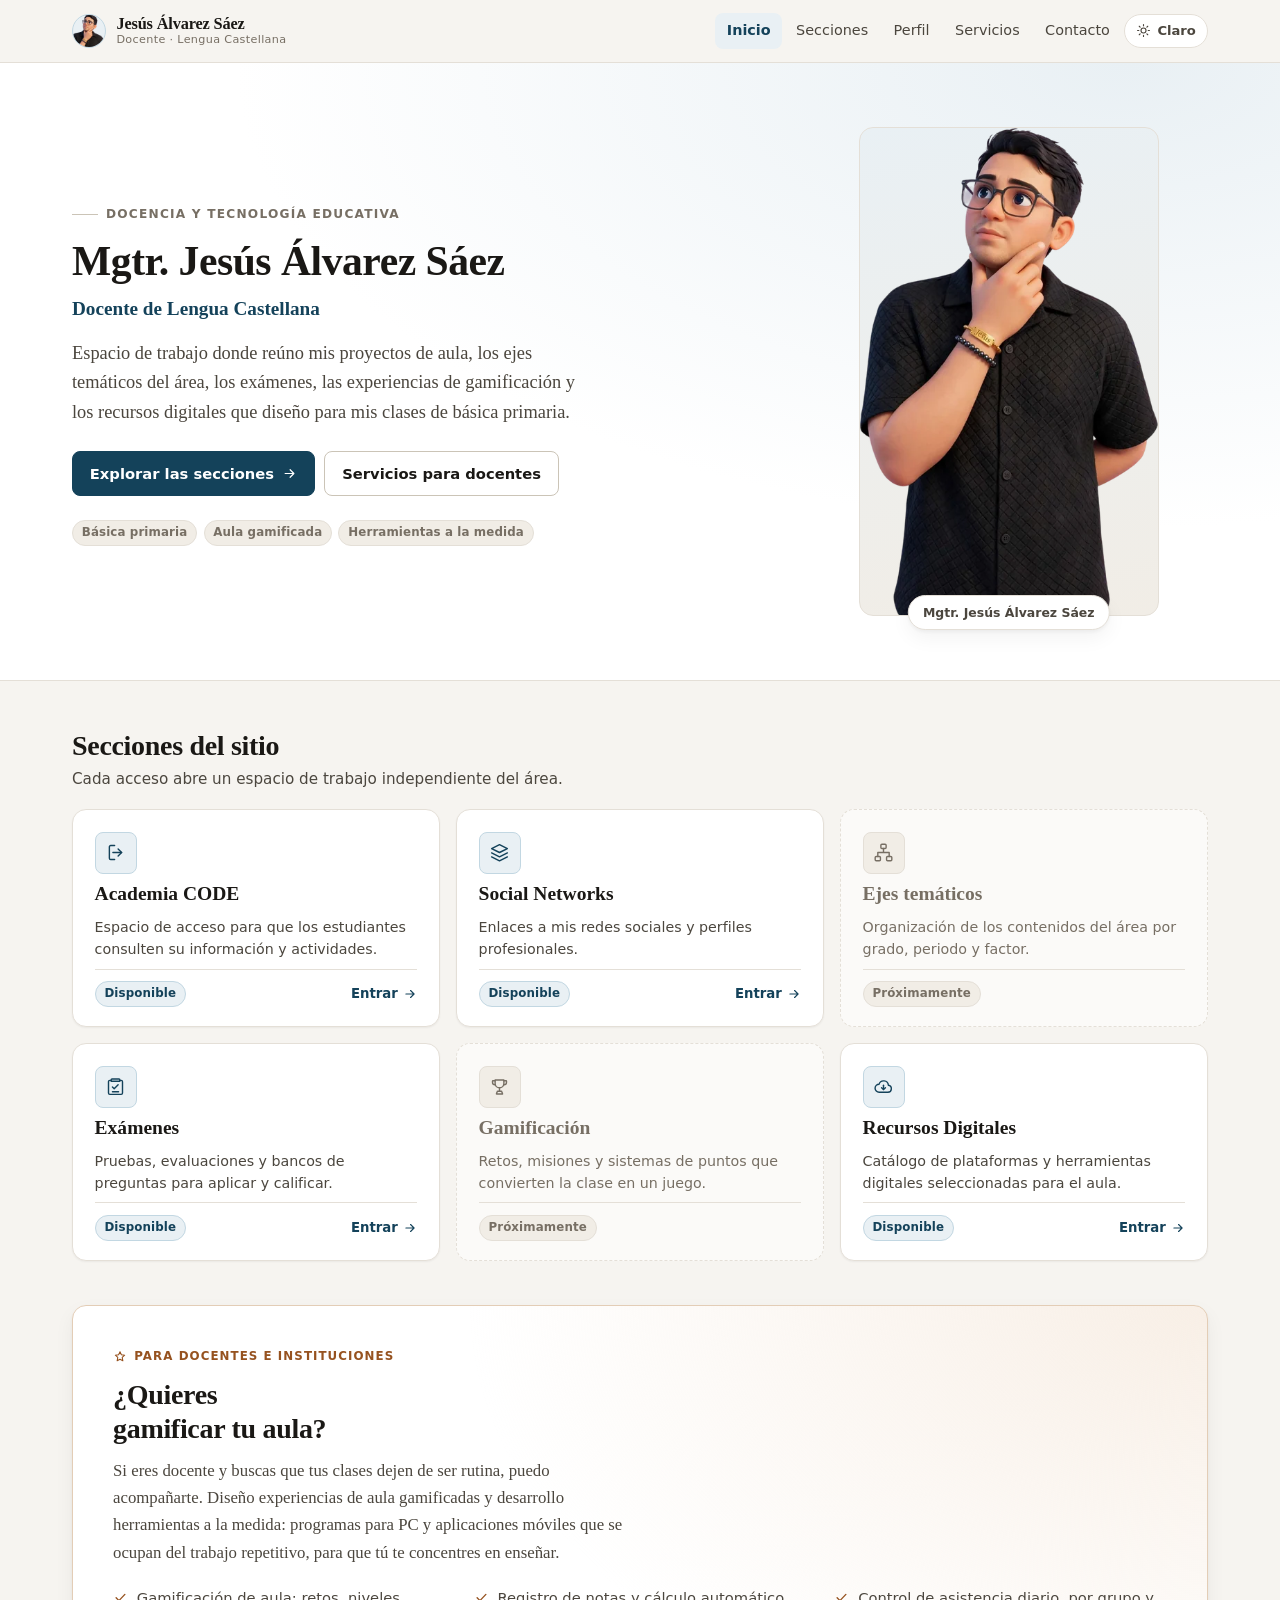
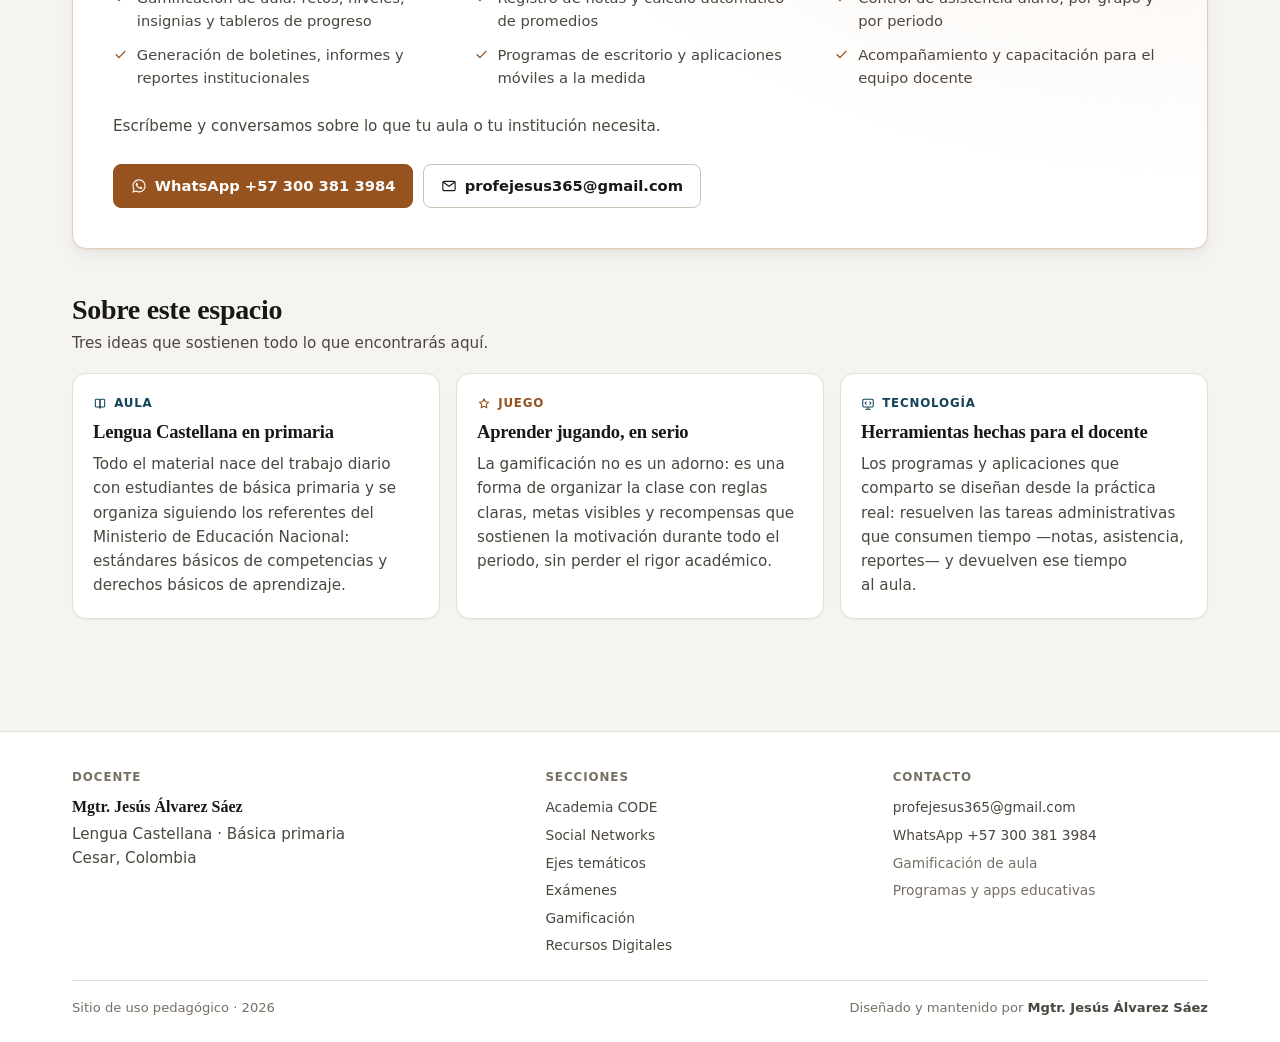
==== commit b541d73d: "Add files via upload" ====
--- a/index.html
+++ b/index.html
@@ -239,7 +239,7 @@
               </span>
             </a>
 
-            <!-- Mis proyectos -->
+            <!-- Social Networks -->
             <a class="acceso" data-enlace="proyectos" data-estado="pendiente">
               <span class="acceso__icono" aria-hidden="true">
                 <svg
@@ -257,9 +257,9 @@
                   <path d="m3 17 9 4.5 9-4.5" />
                 </svg>
               </span>
-              <span class="acceso__nombre">Mis proyectos</span>
+              <span class="acceso__nombre">Social Networks</span>
               <span class="acceso__texto">
-                Proyectos pedagógicos y de aula en desarrollo, con sus productos y evidencias.
+                Enlaces a mis redes sociales y perfiles profesionales.
               </span>
               <span class="acceso__pie">
                 <span class="distintivo distintivo--neutro" data-etiqueta>Próximamente</span>
@@ -743,7 +743,7 @@
             <p class="pie__titulo">Secciones</p>
             <ul class="pie__lista">
               <li><a data-enlace-pie="portal" href="#secciones">Academia CODE</a></li>
-              <li><a data-enlace-pie="proyectos" href="#secciones">Mis proyectos</a></li>
+              <li><a data-enlace-pie="proyectos" href="#secciones">Social Networks</a></li>
               <li><a data-enlace-pie="ejes" href="#secciones">Ejes temáticos</a></li>
               <li><a data-enlace-pie="examenes" href="#secciones">Exámenes</a></li>
               <li><a data-enlace-pie="gamificaciones" href="#secciones">Gamificación</a></li>
